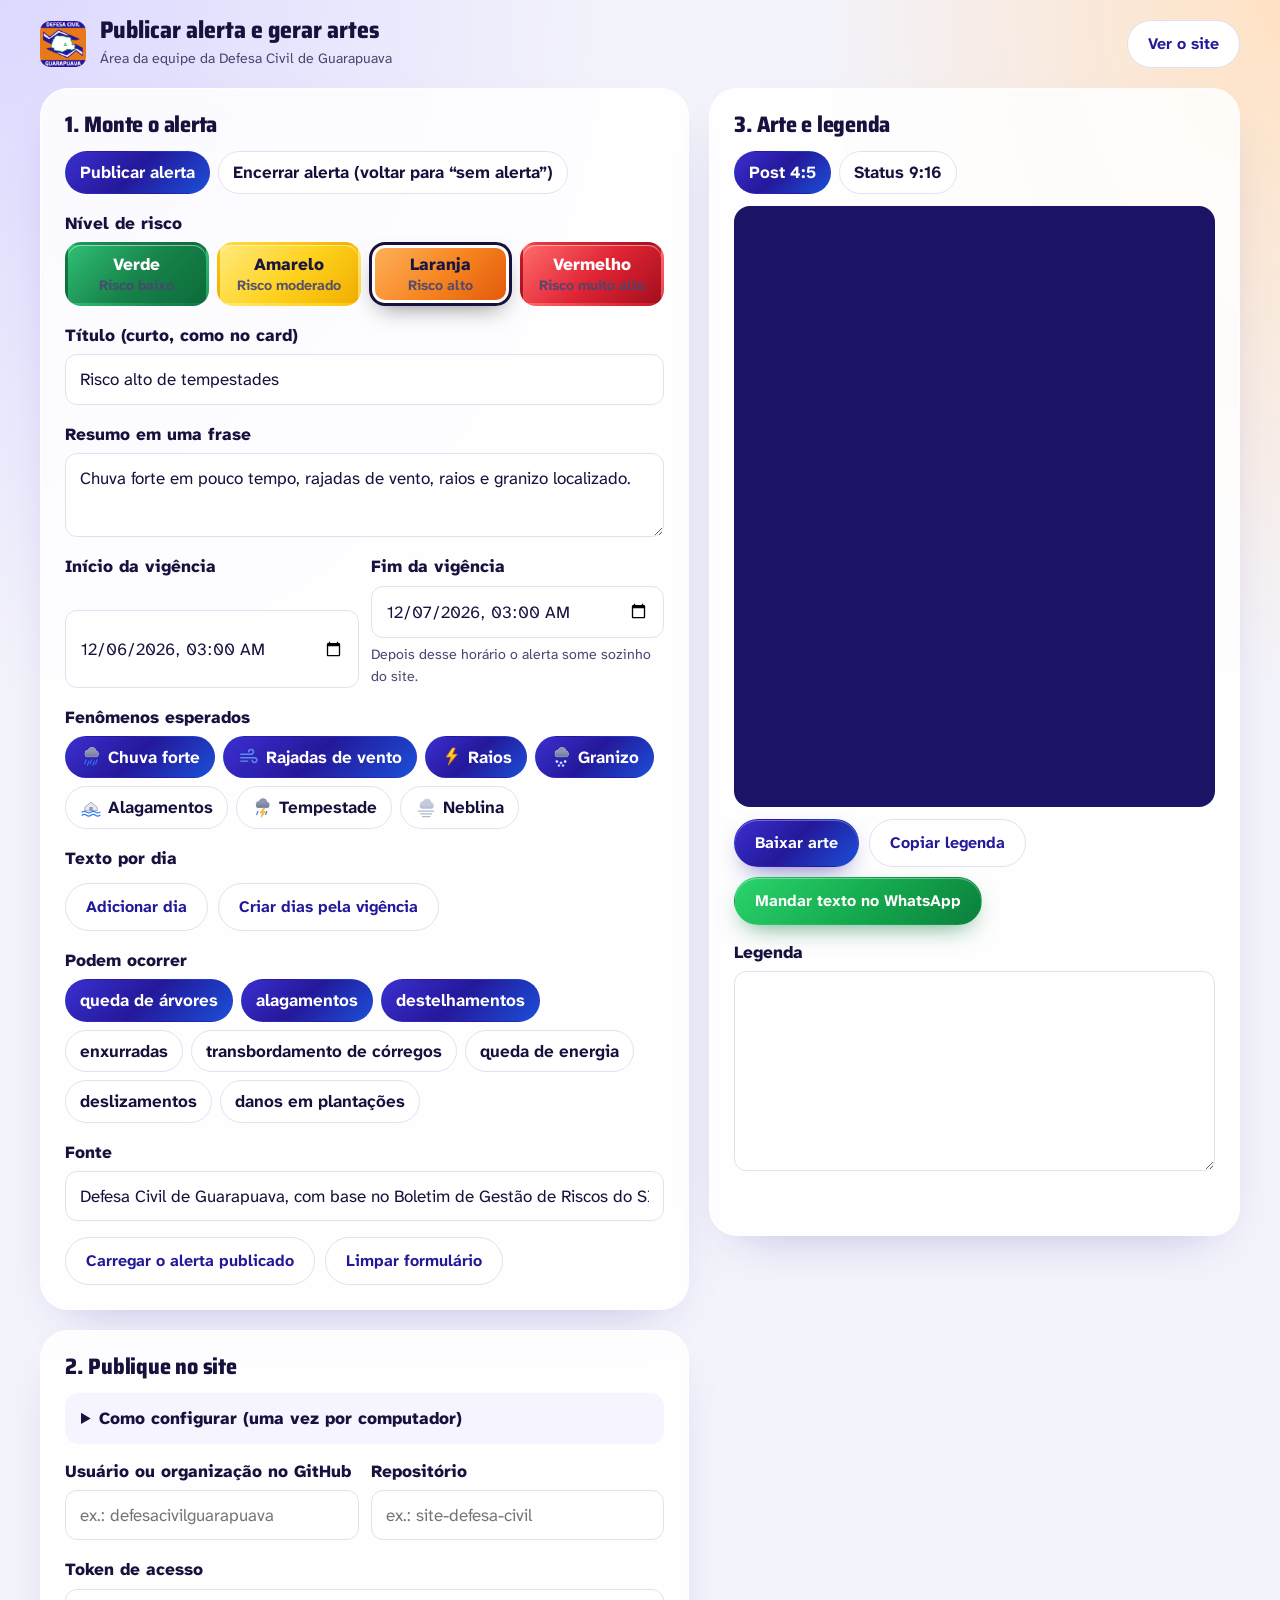
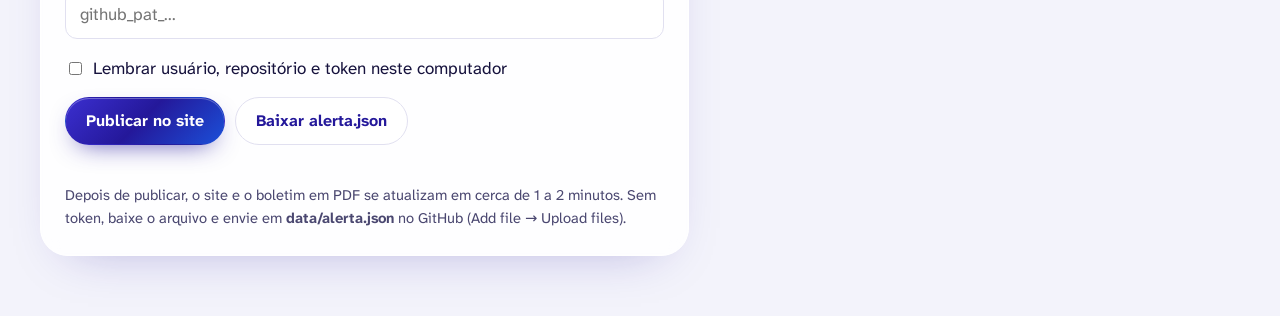
==== gerenciar.html @ 011ea066 "Add files via upload" ====
<!doctype html>
<html lang="pt-BR">
<head>
  <meta charset="utf-8">
  <meta name="viewport" content="width=device-width, initial-scale=1">
  <title>Publicar alerta e gerar artes — Defesa Civil de Guarapuava</title>
  <meta name="robots" content="noindex">
  <link rel="icon" href="assets/img/favicon-32.png" sizes="32x32">
  <link rel="stylesheet" href="assets/css/site.css">
  <style>
    body { background: radial-gradient(80% 60% at 0% 0%, #DCD8FF, transparent 60%), radial-gradient(60% 60% at 100% 0%, #FFE2C4, transparent 60%), var(--superficie); }
    .g-topo { display: flex; align-items: center; gap: 14px; padding: 18px var(--margem); }
    .g-topo img { width: 46px; height: 46px; border-radius: 10px; }
    .g-topo h1 { font-size: 1.5rem; font-weight: 800; font-stretch: 87.5%; }
    .g-topo small { color: var(--tinta-2); }
    .g-topo a { margin-left: auto; }
    .g-grid { display: grid; grid-template-columns: minmax(0, 1.1fr) minmax(0, .9fr); gap: 20px; padding: 0 var(--margem) 60px; max-width: 1400px; margin: 0 auto; align-items: start; }
    .bloco { background: rgba(255,255,255,.85); border: 1px solid #fff; border-radius: var(--r-g); padding: 24px; box-shadow: 0 20px 50px -30px rgba(36,24,154,.35); backdrop-filter: blur(10px); -webkit-backdrop-filter: blur(10px); }
    .bloco + .bloco { margin-top: 20px; }
    .bloco h2 { font-size: 1.4rem; margin-bottom: 14px; }
    .campo { display: grid; gap: 6px; margin-bottom: 16px; }
    fieldset.campo { border: 0; padding: 0; margin: 0 0 16px; min-width: 0; }
    fieldset.campo legend { padding: 0; margin-bottom: 6px; }
    .niveis small { color: inherit; font-weight: 700; opacity: .92; }
    .campo > label, .campo legend { font-weight: 800; }
    .campo small { color: var(--tinta-2); }
    input[type=text], input[type=password], input[type=datetime-local], textarea, select { font: inherit; padding: 11px 14px; border-radius: 12px; border: 1.5px solid var(--linha); background: #fff; width: 100%; color: var(--tinta); }
    textarea { min-height: 84px; resize: vertical; }
    .duas { display: grid; grid-template-columns: 1fr 1fr; gap: 12px; }
    .niveis { display: grid; grid-template-columns: repeat(4, 1fr); gap: 8px; border: 0; padding: 0; margin: 0; }
    .niveis label { position: relative; }
    .niveis input { position: absolute; opacity: 0; }
    .niveis span { display: grid; place-items: center; text-align: center; min-height: 64px; padding: 8px; border-radius: 16px; font-weight: 800; line-height: 1.15; cursor: pointer; border: 3px solid transparent; box-shadow: inset 0 1px 0 rgba(255,255,255,.5); }
    .niveis input:checked + span { border-color: var(--tinta); box-shadow: 0 0 0 3px #fff inset, 0 10px 24px -10px rgba(0,0,0,.5); }
    .niveis input:focus-visible + span { outline: 3px solid #FFC93C; outline-offset: 2px; }
    .chips { display: flex; flex-wrap: wrap; gap: 8px; border: 0; padding: 0; margin: 0; }
    .chips label { position: relative; }
    .chips input { position: absolute; opacity: 0; }
    .chips span { display: inline-flex; gap: 6px; align-items: center; padding: 7px 14px; border-radius: 999px; border: 1.5px solid var(--linha); background: #fff; font-weight: 700; cursor: pointer; }
    .chips input:checked + span { background: var(--grad-marca); color: #fff; border-color: transparent; }
    .chips input:focus-visible + span { outline: 3px solid #FFC93C; outline-offset: 2px; }
    .dia-item { border: 1.5px solid var(--linha); border-radius: 16px; padding: 14px; display: grid; gap: 8px; margin-bottom: 10px; background: #fff; }
    .dia-item .linha { display: grid; grid-template-columns: 1fr 180px auto; gap: 8px; }
    .acoes-linha { display: flex; flex-wrap: wrap; gap: 10px; }
    .msg { font-weight: 700; margin: 10px 0 0; min-height: 1.4em; }
    .msg.ok { color: #0B7F3B; } .msg.erro { color: #B3121F; }
    .previa { position: sticky; top: 16px; }
    .previa canvas { width: 100%; height: auto; max-height: 70vh; object-fit: contain; border-radius: 16px; background: #1B1466; }
    .situacao-escolha { display: flex; gap: 8px; flex-wrap: wrap; border: 0; padding: 0; margin: 0 0 16px; }
    details.ajuda { background: #F6F5FF; border-radius: 14px; padding: 12px 16px; margin-bottom: 14px; }
    details.ajuda summary { font-weight: 800; cursor: pointer; }
    details.ajuda ol { margin: 8px 0 0; padding-left: 20px; display: grid; gap: 4px; }
    .desativado { opacity: .45; pointer-events: none; }
    @media (max-width: 980px) { .g-grid { grid-template-columns: 1fr; } .previa { position: static; } }
    @media (max-width: 560px) { .niveis { grid-template-columns: 1fr 1fr; } .duas { grid-template-columns: 1fr; } .dia-item .linha { grid-template-columns: 1fr; } }
  </style>
</head>
<body>
  <header class="g-topo">
    <img src="assets/img/defesa-civil-guarapuava.png" alt="">
    <div><h1>Publicar alerta e gerar artes</h1><small>Área da equipe da Defesa Civil de Guarapuava</small></div>
    <a class="btn btn-claro" href="./">Ver o site</a>
  </header>

  <div class="g-grid">
    <div>
      <form class="bloco" id="form-alerta" autocomplete="off">
        <h2>1. Monte o alerta</h2>
        <fieldset class="situacao-escolha chips" id="situacao">
          <label><input type="radio" name="ativo" value="sim" checked><span>Publicar alerta</span></label>
          <label><input type="radio" name="ativo" value="nao"><span>Encerrar alerta (voltar para “sem alerta”)</span></label>
        </fieldset>

        <div id="campos-alerta">
          <fieldset class="campo">
            <legend>Nível de risco</legend>
            <div class="niveis" id="niveis"></div>
          </fieldset>
          <div class="campo">
            <label for="f-titulo">Título (curto, como no card)</label>
            <input type="text" id="f-titulo" list="sug-titulos" maxlength="60" placeholder="Ex.: Risco alto de tempestades" required>
            <datalist id="sug-titulos">
              <option value="Risco alto de tempestades"><option value="Risco muito alto de tempestades severas"><option value="Risco moderado de temporais">
              <option value="Risco de chuva forte"><option value="Risco de vendaval"><option value="Risco de granizo"><option value="Chuva volumosa em 24 horas">
            </datalist>
          </div>
          <div class="campo">
            <label for="f-resumo">Resumo em uma frase</label>
            <textarea id="f-resumo" maxlength="220" placeholder="Ex.: Chuva forte em pouco tempo, rajadas de vento, raios e granizo localizado."></textarea>
          </div>
          <div class="duas">
            <div class="campo"><label for="f-inicio">Início da vigência</label><input type="datetime-local" id="f-inicio" required></div>
            <div class="campo"><label for="f-fim">Fim da vigência</label><input type="datetime-local" id="f-fim" required><small>Depois desse horário o alerta some sozinho do site.</small></div>
          </div>
          <fieldset class="campo">
            <legend>Fenômenos esperados</legend>
            <div class="chips" id="fenomenos"></div>
          </fieldset>
          <div class="campo">
            <span style="font-weight:800">Texto por dia</span>
            <div id="dias"></div>
            <div class="acoes-linha">
              <button class="btn btn-claro" type="button" id="add-dia">Adicionar dia</button>
              <button class="btn btn-claro" type="button" id="auto-dias">Criar dias pela vigência</button>
            </div>
          </div>
          <fieldset class="campo">
            <legend>Podem ocorrer</legend>
            <div class="chips" id="impactos"></div>
          </fieldset>
          <div class="campo">
            <label for="f-fonte">Fonte</label>
            <input type="text" id="f-fonte" value="Defesa Civil de Guarapuava, com base no Boletim de Gestão de Riscos do SIMEPAR">
          </div>
        </div>
        <div class="acoes-linha">
          <button class="btn btn-claro" type="button" id="carregar">Carregar o alerta publicado</button>
          <button class="btn btn-claro" type="button" id="limpar">Limpar formulário</button>
        </div>
      </form>

      <section class="bloco" aria-labelledby="t-publicar">
        <h2 id="t-publicar">2. Publique no site</h2>
        <details class="ajuda">
          <summary>Como configurar (uma vez por computador)</summary>
          <ol>
            <li>No GitHub, abra <b>Settings → Developer settings → Personal access tokens → Fine-grained tokens</b>.</li>
            <li>Crie um token só para este repositório, com permissão <b>Contents: Read and write</b>.</li>
            <li>Cole o token abaixo. Marque “lembrar” só em computador de uso da equipe.</li>
          </ol>
        </details>
        <div class="duas">
          <div class="campo"><label for="g-usuario">Usuário ou organização no GitHub</label><input type="text" id="g-usuario" placeholder="ex.: defesacivilguarapuava"></div>
          <div class="campo"><label for="g-repo">Repositório</label><input type="text" id="g-repo" placeholder="ex.: site-defesa-civil"></div>
        </div>
        <div class="campo"><label for="g-token">Token de acesso</label><input type="password" id="g-token" placeholder="github_pat_..."></div>
        <label style="display:flex;gap:8px;align-items:center;margin-bottom:16px"><input type="checkbox" id="g-lembrar"> Lembrar usuário, repositório e token neste computador</label>
        <div class="acoes-linha">
          <button class="btn btn-marca" type="button" id="publicar">Publicar no site</button>
          <button class="btn btn-claro" type="button" id="baixar-json">Baixar alerta.json</button>
        </div>
        <p class="msg" id="msg-publicar" role="status"></p>
        <p style="color:var(--tinta-2);font-size:.92rem;margin:6px 0 0">Depois de publicar, o site e o boletim em PDF se atualizam em cerca de 1 a 2 minutos. Sem token, baixe o arquivo e envie em <b>data/alerta.json</b> no GitHub (Add file → Upload files).</p>
      </section>
    </div>

    <aside class="bloco previa" aria-labelledby="t-previa">
      <h2 id="t-previa">3. Arte e legenda</h2>
      <fieldset class="chips" id="formato" style="margin-bottom:12px">
        <label><input type="radio" name="formato" value="feed" checked><span>Post 4:5</span></label>
        <label><input type="radio" name="formato" value="status"><span>Status 9:16</span></label>
      </fieldset>
      <canvas id="arte" width="1080" height="1350" aria-label="Prévia da arte do alerta"></canvas>
      <div class="acoes-linha" style="margin-top:12px">
        <button class="btn btn-marca" type="button" id="baixar-arte">Baixar arte</button>
        <button class="btn btn-claro" type="button" id="copiar-legenda">Copiar legenda</button>
        <button class="btn btn-whats" type="button" id="whats-legenda">Mandar texto no WhatsApp</button>
      </div>
      <div class="campo" style="margin-top:14px"><label for="legenda">Legenda</label><textarea id="legenda" style="min-height:200px;font-size:.9rem"></textarea></div>
      <p class="msg" id="msg-arte" role="status"></p>
    </aside>
  </div>
  <script type="module" src="assets/js/gerenciar.js"></script>
</body>
</html>
---- assets/css/site.css ----
/* =====================================================================================
   Defesa Civil de Guarapuava — Monitor do tempo e alertas
   Identidade: anil e laranja da Defesa Civil · degradês · vidro (glass) sobre o céu animado
   ===================================================================================== */

@font-face { font-family: 'Saira DC'; src: url('../fonts/saira-var.woff2') format('woff2'); font-weight: 100 900; font-stretch: 50% 125%; font-display: swap; }
@font-face { font-family: 'Saira Cond'; src: url('../fonts/saira-var.woff2') format('woff2'); font-weight: 100 900; font-stretch: 75% 75%; font-display: swap; }
@font-face { font-family: 'Saira SemiCond'; src: url('../fonts/saira-var.woff2') format('woff2'); font-weight: 100 900; font-stretch: 87.5% 87.5%; font-display: swap; }
@font-face { font-family: 'Atkinson DC'; src: url('../fonts/atkinson-next-var.woff2') format('woff2'); font-weight: 200 800; font-style: normal; font-display: swap; }
@font-face { font-family: 'Atkinson DC'; src: url('../fonts/atkinson-next-var-italic.woff2') format('woff2'); font-weight: 200 800; font-style: italic; font-display: swap; }

:root {
  --anil: #24189A;
  --anil-2: #3B2FD0;
  --anil-esc: #120B54;
  --anil-noite: #0B0838;
  --azul: #1B5FE0;
  --laranja: #F08A1C;
  --tinta: #16123D;
  --tinta-2: #4A4770;
  --superficie: #F3F3FB;
  --linha: #E1E0F0;
  --branco: #FFFFFF;
  --chuva: #2F78F0;

  --grad-marca: linear-gradient(135deg, #3B2FD0 0%, #24189A 48%, #1B4FD8 100%);
  --grad-laranja: linear-gradient(135deg, #FFB25C 0%, #F68521 50%, #E2570A 100%);
  --grad-whats: linear-gradient(135deg, #2BD46B 0%, #14A84E 55%, #0B7F3B 100%);
  --grad-oceano: linear-gradient(160deg, #050B33 0%, #0A2160 45%, #0A4D7A 100%);

  --vidro: rgba(255, 255, 255, 0.14);
  --vidro-forte: rgba(255, 255, 255, 0.22);
  --vidro-borda: rgba(255, 255, 255, 0.32);
  --vidro-brilho: inset 0 1px 0 rgba(255, 255, 255, 0.45), inset 0 -1px 0 rgba(255, 255, 255, 0.08);
  --vidro-sombra: 0 18px 50px -18px rgba(8, 6, 50, 0.45);
  --desfoque: blur(18px) saturate(150%);

  --fonte-display: 'Saira DC', 'Saira', system-ui, sans-serif;
  --fonte-texto: 'Atkinson DC', 'Atkinson Hyperlegible', system-ui, -apple-system, 'Segoe UI', sans-serif;

  --r-g: 28px;
  --r-m: 20px;
  --r-p: 14px;
  --largura: 1200px;
  --margem: clamp(16px, 4vw, 40px);
}

*, *::before, *::after { box-sizing: border-box; }
[hidden] { display: none !important; }
html { scroll-behavior: smooth; -webkit-text-size-adjust: 100%; }
body {
  margin: 0;
  font-family: var(--fonte-texto);
  font-size: 17px;
  line-height: 1.55;
  color: var(--tinta);
  background: var(--superficie);
  -webkit-font-smoothing: antialiased;
}
img, svg, canvas { display: block; max-width: 100%; }
a { color: inherit; }
button { font: inherit; color: inherit; }
h1, h2, h3 { font-family: var(--fonte-display); line-height: 1.08; margin: 0; text-wrap: balance; }
h2 { font-size: clamp(1.9rem, 1.2rem + 2.4vw, 3rem); font-weight: 800; font-stretch: 87.5%; letter-spacing: -0.01em; }
h3 { font-size: 1.32rem; font-weight: 700; font-stretch: 92%; }
p { margin: 0 0 0.9em; max-width: 68ch; }
:focus-visible { outline: 3px solid #FFC93C; outline-offset: 3px; border-radius: 6px; }

.container { width: min(100% - 2 * var(--margem), var(--largura)); margin-inline: auto; }
.pular { position: absolute; left: -999px; top: 8px; z-index: 100; background: #fff; color: var(--anil); padding: 10px 16px; border-radius: 10px; font-weight: 700; }
.pular:focus { left: 8px; }
.sr { position: absolute !important; width: 1px; height: 1px; overflow: hidden; clip: rect(0 0 0 0); white-space: nowrap; }

/* ---------------------------------------------------------------- vidro (glass) */
.vidro {
  background: var(--vidro);
  border: 1px solid var(--vidro-borda);
  box-shadow: var(--vidro-brilho), var(--vidro-sombra);
  -webkit-backdrop-filter: var(--desfoque);
  backdrop-filter: var(--desfoque);
}
/* sobre o céu, o vidro leva uma leve camada anil para o texto branco não sumir sobre nuvens claras */
.ceu .vidro, .topo.vidro:not(.sobre-claro) { background: linear-gradient(135deg, rgba(255, 255, 255, .2), rgba(255, 255, 255, .05)), rgba(16, 20, 78, .24); }
@supports not ((backdrop-filter: blur(1px)) or (-webkit-backdrop-filter: blur(1px))) {
  .vidro { background: rgba(20, 16, 70, 0.55); }
}

/* ---------------------------------------------------------------- botões */
.btn {
  display: inline-flex; align-items: center; gap: 10px; justify-content: center;
  min-height: 48px; padding: 10px 20px; border-radius: 999px; border: 1px solid transparent;
  font-weight: 700; font-size: 1rem; text-decoration: none; cursor: pointer; line-height: 1.15;
  transition: transform .15s ease, box-shadow .2s ease, background-color .2s ease;
}
.btn:active { transform: translateY(1px) scale(.99); }
.btn svg { width: 22px; height: 22px; flex: none; }
.btn-vidro { background: var(--vidro-forte); border-color: var(--vidro-borda); color: #fff; box-shadow: var(--vidro-brilho); -webkit-backdrop-filter: var(--desfoque); backdrop-filter: var(--desfoque); }
.btn-vidro:hover { background: rgba(255, 255, 255, .3); }
.btn-whats { background: var(--grad-whats); color: #fff; box-shadow: 0 10px 26px -10px rgba(10, 120, 60, .7), inset 0 1px 0 rgba(255, 255, 255, .35); }
.btn-whats:hover { box-shadow: 0 14px 30px -10px rgba(10, 120, 60, .85), inset 0 1px 0 rgba(255, 255, 255, .35); }
.btn-marca { background: var(--grad-marca); color: #fff; box-shadow: 0 10px 26px -12px rgba(36, 24, 154, .8), inset 0 1px 0 rgba(255, 255, 255, .3); }
.btn-claro { background: #fff; color: var(--anil); border-color: var(--linha); }
.btn-claro:hover { border-color: var(--anil-2); }
.link-seta { font-weight: 700; color: inherit; text-underline-offset: 4px; }

/* ---------------------------------------------------------------- topo */
.topo {
  position: sticky; top: 10px; z-index: 50;
  width: min(100% - 2 * var(--margem) + 16px, var(--largura) + 16px); margin: 10px auto 0;
  display: flex; align-items: center; gap: 18px; padding: 8px 8px 8px 12px; border-radius: 999px; color: #fff;
  transition: background-color .3s ease, color .3s ease;
}
.topo.sobre-claro { background: rgba(255, 255, 255, .72); color: var(--tinta); border-color: rgba(255, 255, 255, .9); box-shadow: 0 10px 30px -16px rgba(20, 16, 70, .35); }
.marca { display: flex; align-items: center; gap: 10px; text-decoration: none; margin-right: auto; }
.marca img { width: 42px; height: 42px; border-radius: 10px; box-shadow: 0 4px 12px rgba(0, 0, 0, .2); }
.marca strong { display: block; font-family: var(--fonte-display); font-weight: 800; font-stretch: 87.5%; font-size: 1.12rem; line-height: 1; }
.marca small { display: block; font-size: .8rem; opacity: .85; margin-top: 3px; }
.menu { display: flex; gap: 2px; }
.menu a { text-decoration: none; padding: 9px 14px; border-radius: 999px; font-weight: 700; font-size: .95rem; }
.menu a:hover { background: rgba(255, 255, 255, .18); }
.topo.sobre-claro .menu a:hover { background: rgba(36, 24, 154, .08); }
.topo .btn { min-height: 42px; padding: 8px 16px; font-size: .95rem; }
@media (max-width: 960px) { .menu { display: none; } }
@media (max-width: 520px) { .topo .btn-whats span { display: none; } .topo .btn-whats { padding: 8px 12px; } }

/* ---------------------------------------------------------------- aviso de simulação / dados */
.faixa-info { position: relative; z-index: 2; justify-self: start; margin: 4px 0 0; display: flex; gap: 10px; align-items: center; padding: 10px 16px; border-radius: var(--r-p); color: #fff; font-weight: 700; font-size: .95rem; }
.faixa-info.simulacao { background: repeating-linear-gradient(-45deg, #2B1A00 0 12px, #4A2E00 12px 24px); border: 2px solid #FFC93C; }

/* ---------------------------------------------------------------- céu (hero) */
.ceu { position: relative; color: #fff; margin-top: -72px; padding-top: 92px; padding-bottom: 72px; isolation: isolate; overflow: hidden; }
.ceu canvas#ceu { position: absolute; inset: 0; width: 100%; height: 100%; z-index: -2; }
.ceu::after { content: ''; position: absolute; inset: auto 0 0 0; height: 140px; z-index: -1; background: linear-gradient(to bottom, rgba(243, 243, 251, 0), var(--superficie)); }
.ceu-conteudo { display: grid; grid-template-columns: minmax(0, 1fr); gap: 22px; }
.ceu-conteudo > * { min-width: 0; }

/* ---------------------------------------------------------------- faixa de alerta */
.alerta { position: relative; border-radius: var(--r-g); overflow: hidden; color: var(--alerta-texto, #fff); background: var(--alerta-grad); border: 1px solid rgba(255, 255, 255, .45); box-shadow: inset 0 1px 0 rgba(255, 255, 255, .6), 0 30px 70px -28px var(--alerta-sombra, rgba(0, 0, 0, .5)); }
.alerta::before { content: ''; position: absolute; inset: 0; pointer-events: none; background: linear-gradient(115deg, rgba(255, 255, 255, .38) 0%, rgba(255, 255, 255, .06) 32%, rgba(255, 255, 255, 0) 55%), radial-gradient(120% 90% at 100% 0%, rgba(255, 255, 255, .22), transparent 55%); }
.alerta::after { content: ''; position: absolute; inset: 0; pointer-events: none; opacity: .14; background-image: repeating-linear-gradient(115deg, rgba(255, 255, 255, .9) 0 2px, transparent 2px 22px); mask-image: linear-gradient(to left, #000, transparent 60%); -webkit-mask-image: linear-gradient(to left, #000, transparent 60%); }
.alerta-corpo { position: relative; z-index: 1; display: grid; grid-template-columns: minmax(0, 1.35fr) minmax(0, 1fr); gap: clamp(20px, 3vw, 40px); padding: clamp(22px, 3.4vw, 40px); }
.alerta-selo { display: inline-flex; align-items: center; gap: 10px; padding: 7px 14px 7px 8px; border-radius: 999px; background: rgba(255, 255, 255, .26); border: 1px solid rgba(255, 255, 255, .5); font-weight: 800; font-size: .92rem; box-shadow: var(--vidro-brilho); -webkit-backdrop-filter: blur(10px); backdrop-filter: blur(10px); }
.alerta[data-texto-escuro] .alerta-selo { background: rgba(255, 255, 255, .42); }
.alerta-selo .ponto { width: 22px; height: 22px; border-radius: 50%; background: var(--alerta-texto); display: grid; place-items: center; }
.alerta-selo .ponto::after { content: '!'; color: var(--alerta-ponto, #fff); font-weight: 900; font-size: .9rem; font-family: var(--fonte-display); }
.alerta h1 { font-size: clamp(2.3rem, 1.2rem + 4.6vw, 4.6rem); font-weight: 900; font-stretch: 75%; text-transform: uppercase; letter-spacing: .005em; line-height: .94; margin: 16px 0 14px; }
.alerta .resumo { font-size: 1.12rem; font-weight: 500; max-width: 46ch; }
.alerta .origem { font-size: .86rem; opacity: .85; margin: 14px 0 0; }
.alerta-acoes { display: flex; flex-wrap: wrap; gap: 10px; margin-top: 18px; }
.alerta .btn-alerta { background: var(--alerta-texto); color: var(--alerta-ponto); }
.alerta .btn-alerta-2 { background: rgba(255, 255, 255, .24); border-color: rgba(255, 255, 255, .55); color: inherit; -webkit-backdrop-filter: blur(10px); backdrop-filter: blur(10px); }
.fenomenos { display: flex; flex-wrap: wrap; gap: 8px; list-style: none; padding: 0; margin: 18px 0 0; }
.fenomenos li { display: flex; align-items: center; gap: 8px; padding: 5px 12px 5px 6px; border-radius: 999px; background: rgba(255, 255, 255, .78); color: var(--tinta); font-weight: 700; font-size: .9rem; }
.fenomenos img { width: 28px; height: 28px; }

.vigencia { align-self: start; border-radius: var(--r-m); padding: 20px; background: rgba(255, 255, 255, .22); border: 1px solid rgba(255, 255, 255, .5); box-shadow: var(--vidro-brilho); -webkit-backdrop-filter: blur(14px); backdrop-filter: blur(14px); }
.alerta[data-texto-escuro] .vigencia { background: rgba(255, 255, 255, .38); }
.vigencia h2 { font-size: 1rem; font-weight: 800; font-stretch: 100%; text-transform: none; letter-spacing: 0; margin-bottom: 4px; }
.vigencia .periodo { font-family: var(--fonte-display); font-weight: 700; font-stretch: 87.5%; font-size: 1.35rem; line-height: 1.15; margin: 0 0 4px; }
.vigencia .falta { font-weight: 700; margin: 0 0 16px; }
.regua { position: relative; height: 54px; margin-top: 6px; }
.regua .trilho { position: absolute; left: 0; right: 0; top: 14px; height: 12px; border-radius: 999px; background: rgba(255, 255, 255, .35); overflow: hidden; }
.regua .passado { position: absolute; left: 0; top: 0; bottom: 0; background: var(--alerta-texto); opacity: .75; border-radius: 999px; }
.regua .agulha { position: absolute; top: 4px; width: 4px; height: 32px; margin-left: -2px; border-radius: 4px; background: var(--alerta-texto); box-shadow: 0 0 0 3px rgba(255, 255, 255, .55); }
.regua .agulha span { position: absolute; top: -24px; left: 50%; transform: translateX(-50%); font-size: .72rem; font-weight: 800; white-space: nowrap; background: var(--alerta-texto); color: var(--alerta-ponto); padding: 1px 7px; border-radius: 6px; }
.regua .marca-dia { position: absolute; top: 30px; font-size: .74rem; font-weight: 700; transform: translateX(-50%); white-space: nowrap; opacity: .9; }
.regua .marca-dia::before { content: ''; position: absolute; left: 50%; top: -18px; width: 1px; height: 14px; background: currentColor; opacity: .5; }
.regua .ponta { position: absolute; top: 30px; font-size: .74rem; font-weight: 700; opacity: .9; }
.regua .ponta.ini { left: 0; } .regua .ponta.fim { right: 0; }

.alerta-dias { position: relative; z-index: 1; display: grid; grid-template-columns: repeat(auto-fit, minmax(260px, 1fr)); gap: 14px; padding: 0 clamp(22px, 3.4vw, 40px) clamp(22px, 3.4vw, 40px); }
.alerta-dias[hidden] { display: none; }
.alerta-dia { background: rgba(255, 255, 255, .9); color: var(--tinta); border-radius: var(--r-m); padding: 18px 20px; }
.alerta-dia h3 { font-size: 1.15rem; display: flex; gap: 10px; align-items: center; justify-content: space-between; }
.alerta-dia h3 small { font-family: var(--fonte-texto); font-size: .78rem; font-weight: 800; padding: 3px 10px; border-radius: 999px; color: var(--chip-texto); background: var(--chip-grad); }
.alerta-dia p { margin: 8px 0 0; }
.alerta-dia ul { margin: 8px 0 0; padding-left: 20px; }

@media (max-width: 860px) { .alerta-corpo { grid-template-columns: 1fr; } }
@media (prefers-reduced-motion: no-preference) {
  .alerta[data-nivel="muito-alto"] { animation: pulsar 2.8s ease-in-out infinite; }
  @keyframes pulsar { 50% { box-shadow: inset 0 1px 0 rgba(255, 255, 255, .6), 0 30px 90px -18px rgba(225, 30, 45, .85); } }
}

/* sem alerta */
.status-ok { display: flex; align-items: center; gap: 14px; flex-wrap: wrap; padding: 14px 20px; border-radius: 999px; }
.status-ok .bolinha { width: 14px; height: 14px; border-radius: 50%; background: #3BE08A; box-shadow: 0 0 0 5px rgba(59, 224, 138, .25); flex: none; }
.status-ok strong { font-family: var(--fonte-display); font-weight: 700; font-stretch: 92%; font-size: 1.15rem; }
.status-ok span { opacity: .9; }
.status-ok a { margin-left: auto; }

/* ---------------------------------------------------------------- agora */
.agora { display: grid; grid-template-columns: minmax(0, 1.1fr) minmax(0, 1fr); gap: clamp(18px, 3vw, 36px); align-items: end; }
.agora-local { font-weight: 700; margin: 0; display: flex; gap: 8px; align-items: center; flex-wrap: wrap; text-shadow: 0 1px 12px rgba(0, 0, 0, .25); }
.agora-local .fonte { font-weight: 500; opacity: .85; font-size: .9rem; }
.temp-linha { display: flex; align-items: center; gap: clamp(8px, 2vw, 22px); margin: 4px 0 0; }
.temp-linha img { width: clamp(92px, 14vw, 150px); height: auto; filter: drop-shadow(0 12px 24px rgba(0, 0, 0, .25)); }
.temp { font-family: var(--fonte-display); font-weight: 200; font-stretch: 100%; font-size: clamp(6rem, 3rem + 10vw, 11rem); line-height: .82; letter-spacing: -0.04em; text-shadow: 0 10px 40px rgba(0, 0, 0, .18); }
.cond { font-family: var(--fonte-display); font-weight: 700; font-stretch: 87.5%; font-size: clamp(1.6rem, 1.1rem + 1.6vw, 2.3rem); margin: 6px 0 4px; text-shadow: 0 2px 16px rgba(0, 0, 0, .25); }
.hoje-resumo { font-size: 1.08rem; margin: 0 0 18px; text-shadow: 0 1px 10px rgba(0, 0, 0, .25); }
.hoje-resumo b { font-weight: 800; }
.agora-acoes { display: flex; flex-wrap: wrap; gap: 10px; align-items: center; }
.agora-acoes .link-seta { color: #fff; padding: 10px 6px; }

.agora-dados { margin: 0; display: grid; grid-template-columns: repeat(3, minmax(0, 1fr)); border-radius: var(--r-g); overflow: hidden; }
.agora-dados div { padding: 16px 18px; border-right: 1px solid rgba(255, 255, 255, .16); border-bottom: 1px solid rgba(255, 255, 255, .16); }
.agora-dados div:nth-child(3n) { border-right: 0; }
.agora-dados div:nth-last-child(-n+3) { border-bottom: 0; }
.agora-dados dt { font-size: .86rem; opacity: .85; }
.agora-dados dd { margin: 2px 0 0; font-family: var(--fonte-display); font-weight: 600; font-stretch: 92%; font-size: 1.5rem; line-height: 1.1; }
.agora-dados dd small { font-family: var(--fonte-texto); font-size: .8rem; font-weight: 700; opacity: .85; }
@media (max-width: 860px) { .agora { grid-template-columns: 1fr; } }
@media (max-width: 480px) { .agora-dados { grid-template-columns: repeat(2, minmax(0, 1fr)); } .agora-dados div:nth-child(3n) { border-right: 1px solid rgba(255, 255, 255, .16); } .agora-dados div:nth-child(2n) { border-right: 0; } .agora-dados div:nth-last-child(-n+3) { border-bottom: 1px solid rgba(255, 255, 255, .16); } .agora-dados div:nth-last-child(-n+2) { border-bottom: 0; } }

/* ---------------------------------------------------------------- próximas horas */
.horas { border-radius: var(--r-g); padding: 16px 0 6px; }
.horas-topo { display: flex; justify-content: space-between; align-items: baseline; gap: 10px; padding: 0 20px 6px; }
.horas-topo h2 { font-size: 1.15rem; font-weight: 700; font-stretch: 100%; }
.horas-topo small { opacity: .85; }
.horas ol { list-style: none; margin: 0; padding: 4px 12px 12px; display: grid; grid-auto-flow: column; grid-auto-columns: 78px; gap: 4px; overflow-x: auto; scroll-snap-type: x proximity; scrollbar-width: thin; scrollbar-color: rgba(255, 255, 255, .4) transparent; }
.horas li { scroll-snap-align: start; display: grid; justify-items: center; gap: 2px; padding: 10px 4px; border-radius: 16px; text-align: center; }
.horas li.agora-h { background: rgba(255, 255, 255, .22); border: 1px solid rgba(255, 255, 255, .45); box-shadow: var(--vidro-brilho); }
.horas li.virada { position: relative; }
.horas li.virada::before { content: attr(data-dia); position: absolute; top: -2px; left: -4px; font-size: .7rem; font-weight: 800; opacity: .9; }
.horas .h { font-weight: 700; font-size: .92rem; }
.horas img { width: 40px; height: 40px; }
.horas .t { font-family: var(--fonte-display); font-weight: 700; font-size: 1.3rem; line-height: 1; }
.horas .c { font-size: .8rem; font-weight: 700; color: #CFE2FF; min-height: 1.2em; }
.horas .c.forte { color: #fff; background: rgba(47, 120, 240, .65); padding: 0 6px; border-radius: 6px; }

/* ---------------------------------------------------------------- próximos dias */
.secao-ceu-titulo { display: flex; align-items: end; justify-content: space-between; gap: 16px; flex-wrap: wrap; margin-top: 18px; }
.secao-ceu-titulo h2 { text-shadow: 0 2px 20px rgba(0, 0, 0, .2); }
.secao-ceu-titulo p { margin: 0; opacity: .9; }
.dias { list-style: none; margin: 0; padding: 0; display: grid; grid-template-columns: repeat(7, minmax(0, 1fr)); gap: 10px; }
.dia { border-radius: var(--r-m); padding: 16px 12px 14px; text-align: center; display: grid; gap: 6px; justify-items: center; align-content: start; }
.dia.hoje { background: rgba(255, 255, 255, .26); }
.dia .nome { font-family: var(--fonte-display); font-weight: 800; font-stretch: 87.5%; font-size: 1.15rem; line-height: 1; }
.dia .data { font-size: .82rem; opacity: .85; }
.dia img { width: 58px; height: 58px; }
.dia .desc { font-size: .82rem; line-height: 1.25; min-height: 2.5em; opacity: .95; }
.dia .faixa-t { width: 100%; display: grid; grid-template-columns: auto 1fr auto; gap: 6px; align-items: center; font-family: var(--fonte-display); font-weight: 700; }
.dia .faixa-t .min { opacity: .75; }
.dia .barra-t { position: relative; height: 6px; border-radius: 999px; background: rgba(255, 255, 255, .22); }
.dia .barra-t i { position: absolute; top: 0; bottom: 0; border-radius: 999px; background: linear-gradient(90deg, #7FD3FF, #FFD25C 60%, #FF8A3D); }
.dia .chuva { display: inline-flex; gap: 4px; align-items: center; font-weight: 800; font-size: .88rem; color: #fff; padding: 3px 9px; border-radius: 999px; background: linear-gradient(135deg, rgba(80, 150, 255, .75), rgba(37, 99, 235, .75)); }
.dia .chuva.seca { background: rgba(255, 255, 255, .18); font-weight: 700; }
.dia .vento { font-size: .78rem; opacity: .9; }
@media (max-width: 1080px) { .dias { grid-template-columns: repeat(4, minmax(0, 1fr)); } }
@media (max-width: 640px) {
  .dias { grid-template-columns: 1fr; gap: 8px; }
  .dia { grid-template-columns: 74px 46px minmax(0, 1fr) auto; grid-template-areas: "nome img faixa chuva" "data img desc desc"; text-align: left; justify-items: start; align-items: center; padding: 12px 14px; gap: 2px 10px; }
  .dia .nome { grid-area: nome; }
  .dia .data { grid-area: data; }
  .dia img { grid-area: img; width: 44px; height: 44px; }
  .dia .faixa-t { grid-area: faixa; }
  .dia .chuva { grid-area: chuva; white-space: nowrap; font-size: .8rem; justify-self: end; }
  .dia .desc { grid-area: desc; min-height: 0; font-size: .8rem; opacity: .85; }
  .dia .vento { display: none; }
  body { padding-bottom: 0; }
  .rodape { padding-bottom: 120px; }
}

/* gráfico de chuva */
.grafico { margin: 0; border-radius: var(--r-g); padding: 20px 20px 12px; }
.grafico-topo { display: flex; justify-content: space-between; gap: 12px; align-items: baseline; flex-wrap: wrap; }
.grafico-topo h3 { font-size: 1.15rem; }
.grafico-topo p { margin: 0; font-size: .9rem; opacity: .9; }
.grafico svg { width: 100%; height: 190px; overflow: visible; margin-top: 8px; }
.grafico .eixo text { fill: rgba(255, 255, 255, .85); font-size: 12px; font-family: var(--fonte-texto); }
.grafico .grade line { stroke: rgba(255, 255, 255, .18); }
.grafico .barra { cursor: pointer; }
.grafico .barra:hover rect.b, .grafico .barra:focus rect.b { filter: brightness(1.25); }
.grafico .alvo { fill: transparent; }
.grafico .noite-faixa { fill: rgba(10, 8, 50, .18); }
.dica { position: fixed; z-index: 80; pointer-events: none; background: rgba(15, 12, 50, .92); color: #fff; padding: 8px 12px; border-radius: 10px; font-size: .88rem; line-height: 1.35; box-shadow: 0 10px 30px rgba(0, 0, 0, .3); -webkit-backdrop-filter: blur(8px); backdrop-filter: blur(8px); transform: translate(-50%, calc(-100% - 12px)); white-space: nowrap; }
.dica[hidden] { display: none; }

/* ---------------------------------------------------------------- seções claras */
.secao { padding: clamp(56px, 8vw, 104px) 0; }
.secao-cab { display: grid; gap: 10px; margin-bottom: clamp(24px, 4vw, 40px); }
.secao-cab p { color: var(--tinta-2); font-size: 1.1rem; margin: 0; }

/* documentos e fontes */
.docs { display: grid; grid-template-columns: repeat(3, minmax(0, 1fr)); gap: 16px; }
.doc { position: relative; display: grid; gap: 10px; align-content: start; padding: 24px; border-radius: var(--r-m); background: #fff; border: 1px solid var(--linha); text-decoration: none; transition: transform .2s ease, box-shadow .2s ease; }
.doc:hover { transform: translateY(-2px); box-shadow: 0 20px 40px -24px rgba(36, 24, 154, .45); }
.doc .ico { width: 52px; height: 52px; border-radius: 16px; display: grid; place-items: center; color: #fff; background: var(--grad-marca); box-shadow: inset 0 1px 0 rgba(255, 255, 255, .35); }
.doc .ico svg { width: 28px; height: 28px; }
.doc.simepar .ico { background: linear-gradient(135deg, #2BB3E8, #1376C8); }
.doc.pr .ico { background: var(--grad-laranja); }
.doc h3 { font-size: 1.25rem; }
.doc p { margin: 0; color: var(--tinta-2); }
.doc .acao { font-weight: 800; color: var(--anil); margin-top: 4px; }
.avisos-inmet { display: grid; gap: 12px; margin-bottom: 20px; }
.aviso { display: grid; grid-template-columns: 8px 1fr auto; gap: 18px; align-items: center; padding: 16px 20px 16px 0; border-radius: var(--r-m); background: #fff; border: 1px solid var(--linha); overflow: hidden; }
.aviso .cor { align-self: stretch; background: var(--chip-grad); }
.aviso h3 { font-size: 1.15rem; }
.aviso p { margin: 2px 0 0; color: var(--tinta-2); font-size: .95rem; }
.aviso .sev { font-weight: 800; font-size: .82rem; padding: 4px 10px; border-radius: 999px; color: var(--chip-texto); background: var(--chip-grad); }
@media (max-width: 860px) { .docs { grid-template-columns: 1fr; } .aviso { grid-template-columns: 8px 1fr; } .aviso .sev { grid-column: 2; justify-self: start; } }

/* ---------------------------------------------------------------- El Niño */
.elnino { position: relative; color: #fff; background: var(--grad-oceano); overflow: hidden; isolation: isolate; }
.elnino::before { content: ''; position: absolute; inset: 0; z-index: -1; background: radial-gradient(60% 60% at 18% 30%, rgba(255, 120, 40, .32), transparent 70%), radial-gradient(50% 50% at 90% 90%, rgba(40, 180, 255, .25), transparent 70%); }
.elnino .secao-cab p { color: #D6E4FF; }
.elnino-selo { display: inline-flex; width: fit-content; align-items: center; gap: 8px; padding: 6px 14px; border-radius: 999px; background: var(--grad-laranja); color: #1A0E00; font-weight: 800; font-size: .9rem; box-shadow: 0 10px 30px -10px rgba(255, 120, 30, .8); }
.elnino-grid { display: grid; grid-template-columns: minmax(0, 1.05fr) minmax(0, 1fr); gap: clamp(24px, 4vw, 56px); align-items: center; }
.mapa-elnino { width: 100%; height: auto; border-radius: var(--r-g); }
.elnino-cards { display: grid; gap: 14px; }
.elnino-card { border-radius: var(--r-m); padding: 20px 22px; }
.elnino-card h3 { font-size: 1.25rem; margin-bottom: 6px; }
.elnino-card p { margin: 0; color: #E4ECFF; }
.elnino-card strong { color: #FFC37A; }
.elnino-fato { margin-top: clamp(24px, 4vw, 40px); display: grid; grid-template-columns: auto 1fr; gap: 20px; align-items: center; padding: 22px 26px; border-radius: var(--r-g); }
.elnino-fato .num { font-family: var(--fonte-display); font-weight: 900; font-stretch: 75%; font-size: clamp(3.4rem, 2rem + 4vw, 5.4rem); line-height: .9; background: var(--grad-laranja); -webkit-background-clip: text; background-clip: text; color: transparent; }
.elnino-fato p { margin: 0; font-size: 1.08rem; }
.elnino .fontes-txt { font-size: .85rem; color: #B8C7EE; margin-top: 16px; max-width: none; }
.elnino .fontes-txt a { color: #fff; }
@media (max-width: 900px) { .elnino-grid { grid-template-columns: 1fr; } }
@media (max-width: 520px) { .elnino-fato { grid-template-columns: 1fr; } }
@media (prefers-reduced-motion: no-preference) {
  .mapa-elnino .quente { animation: aquecer 5s ease-in-out infinite; transform-origin: center; transform-box: fill-box; }
  .mapa-elnino .fluxo { stroke-dasharray: 10 12; animation: fluir 1.6s linear infinite; }
  .mapa-elnino .alvo-pulso { animation: alvo 2.2s ease-out infinite; transform-origin: center; transform-box: fill-box; }
  @keyframes aquecer { 50% { transform: scale(1.06); opacity: .95; } }
  @keyframes fluir { to { stroke-dashoffset: -44; } }
  @keyframes alvo { 0% { transform: scale(.6); opacity: .9; } 100% { transform: scale(2.4); opacity: 0; } }
}

/* ---------------------------------------------------------------- orientações */
.abas { display: inline-flex; gap: 4px; padding: 5px; border-radius: 999px; background: #fff; border: 1px solid var(--linha); margin-bottom: 22px; flex-wrap: wrap; }
.abas button { border: 0; background: transparent; padding: 10px 20px; border-radius: 999px; font-weight: 800; cursor: pointer; color: var(--tinta-2); }
.abas button[aria-selected="true"] { background: var(--grad-marca); color: #fff; box-shadow: 0 8px 20px -10px rgba(36, 24, 154, .8); }
.painel-aba[hidden] { display: none; }
.cards-orient { display: grid; grid-template-columns: repeat(3, minmax(0, 1fr)); gap: 16px; }
.card-orient { background: #fff; border: 1px solid var(--linha); border-radius: var(--r-m); padding: 22px; }
.card-orient .topo-card { display: flex; gap: 12px; align-items: center; margin-bottom: 10px; }
.card-orient .topo-card img { width: 46px; height: 46px; padding: 6px; border-radius: 14px; background: linear-gradient(135deg, #EEF0FF, #DCE3FF); }
.card-orient ul { margin: 0; padding-left: 20px; display: grid; gap: 6px; }
.card-orient li::marker { color: var(--anil-2); }
@media (max-width: 960px) { .cards-orient { grid-template-columns: 1fr 1fr; } }
@media (max-width: 640px) { .cards-orient { grid-template-columns: 1fr; } }

.situacoes { margin-top: 36px; display: grid; gap: 10px; }
.situacoes h3.sub { font-size: 1.5rem; margin-bottom: 6px; }
.situacao { background: #fff; border: 1px solid var(--linha); border-radius: var(--r-m); overflow: hidden; }
.situacao summary { list-style: none; cursor: pointer; display: flex; gap: 14px; align-items: center; padding: 16px 20px; font-family: var(--fonte-display); font-weight: 700; font-stretch: 92%; font-size: 1.2rem; }
.situacao summary::-webkit-details-marker { display: none; }
.situacao summary img { width: 40px; height: 40px; }
.situacao summary::after { content: ''; margin-left: auto; width: 12px; height: 12px; border-right: 3px solid var(--anil-2); border-bottom: 3px solid var(--anil-2); transform: rotate(45deg); transition: transform .2s ease; }
.situacao[open] summary::after { transform: rotate(-135deg); }
.situacao .conteudo { padding: 0 20px 20px 74px; }
.situacao ul { margin: 0; padding-left: 18px; display: grid; gap: 6px; }
@media (max-width: 640px) { .situacao .conteudo { padding-left: 20px; } }

.kit-cartilha { margin-top: 36px; display: grid; grid-template-columns: minmax(0, 1.2fr) minmax(0, 1fr); gap: 16px; }
.kit { background: #fff; border: 1px solid var(--linha); border-radius: var(--r-g); padding: 26px; }
.kit h3 { font-size: 1.5rem; }
.kit p { color: var(--tinta-2); }
.kit-lista { list-style: none; padding: 0; margin: 12px 0 0; display: grid; grid-template-columns: 1fr 1fr; gap: 6px 18px; }
.kit-lista label { display: flex; gap: 10px; align-items: flex-start; cursor: pointer; padding: 6px 0; }
.kit-lista input { width: 22px; height: 22px; accent-color: var(--anil); flex: none; margin-top: 1px; }
.kit-progresso { height: 10px; border-radius: 999px; background: var(--superficie); overflow: hidden; margin-top: 16px; }
.kit-progresso i { display: block; height: 100%; width: 0; border-radius: 999px; background: linear-gradient(90deg, #2FBF74, #1B9E5A); transition: width .3s ease; }
.cartilha { position: relative; border-radius: var(--r-g); padding: 28px; color: #fff; background: var(--grad-marca); overflow: hidden; display: grid; align-content: space-between; gap: 18px; isolation: isolate; }
.cartilha::before { content: ''; position: absolute; inset: 0; z-index: -1; background: radial-gradient(70% 60% at 100% 0%, rgba(255, 150, 60, .5), transparent 70%); }
.cartilha h3 { font-size: 1.7rem; font-weight: 800; font-stretch: 87.5%; }
.cartilha p { color: #E3E2FF; margin: 8px 0 0; }
.cartilha .capa { width: 120px; border-radius: 10px; box-shadow: 0 20px 40px -10px rgba(0, 0, 0, .5); transform: rotate(4deg); position: absolute; right: 22px; bottom: 22px; }
.cartilha .btn { justify-self: start; background: #fff; color: var(--anil); }
@media (max-width: 860px) { .kit-cartilha { grid-template-columns: 1fr; } .kit-lista { grid-template-columns: 1fr; } }

/* ---------------------------------------------------------------- receba alertas */
.receba { display: grid; grid-template-columns: minmax(0, 1.3fr) minmax(0, 1fr); gap: 16px; }
.canal { position: relative; border-radius: var(--r-g); padding: clamp(26px, 4vw, 44px); color: #fff; background: var(--grad-whats); overflow: hidden; display: grid; grid-template-columns: 1fr auto; gap: 24px; align-items: center; isolation: isolate; box-shadow: 0 30px 60px -30px rgba(11, 127, 59, .7); }
.canal::before { content: ''; position: absolute; inset: 0; z-index: -1; background: linear-gradient(120deg, rgba(255, 255, 255, .28), transparent 40%), radial-gradient(60% 80% at 100% 100%, rgba(0, 60, 30, .35), transparent 70%); }
.canal h2 { font-size: clamp(1.8rem, 1.2rem + 2vw, 2.6rem); }
.canal p { color: #EAFFF1; font-size: 1.08rem; margin: 10px 0 18px; }
.canal .btn { background: #fff; color: #0B6B33; }
.canal .qr { background: #fff; padding: 12px; border-radius: 18px; width: 150px; box-shadow: 0 16px 30px -12px rgba(0, 0, 0, .35); }
.canal .qr img { width: 100%; }
.canal .qr small { display: block; color: #0B6B33; font-weight: 800; text-align: center; font-size: .78rem; margin-top: 6px; }
.outros-canais { display: grid; gap: 16px; }
.canal-mini { background: #fff; border: 1px solid var(--linha); border-radius: var(--r-g); padding: 22px 24px; display: grid; gap: 6px; }
.canal-mini .grande { font-family: var(--fonte-display); font-weight: 800; font-stretch: 87.5%; font-size: 2.2rem; line-height: 1; color: var(--anil); }
.canal-mini p { margin: 0; color: var(--tinta-2); }
.canal-mini .btn { justify-self: start; margin-top: 6px; }
@media (max-width: 900px) { .receba { grid-template-columns: 1fr; } }
@media (max-width: 560px) { .canal { grid-template-columns: 1fr; } .canal .qr { display: none; } }

/* ---------------------------------------------------------------- contatos */
.contatos-sec { position: relative; color: #fff; background: var(--grad-marca); overflow: hidden; isolation: isolate; }
.contatos-sec::before { content: ''; position: absolute; inset: 0; z-index: -1; background: radial-gradient(50% 70% at 0% 0%, rgba(255, 150, 60, .35), transparent 70%), radial-gradient(50% 60% at 100% 100%, rgba(80, 160, 255, .35), transparent 70%); }
.contatos-sec .secao-cab p { color: #DCDBFF; }
.contatos { list-style: none; margin: 0; padding: 0; display: grid; grid-template-columns: repeat(10, minmax(0, 1fr)); gap: 14px; }
.contatos li { grid-column: span 2; }
.contatos li.destaque { grid-column: span 5; }
.contato { display: grid; gap: 2px; text-decoration: none; padding: 20px 22px; border-radius: var(--r-m); height: 100%; transition: background-color .2s ease, transform .2s ease; }
.contato:hover { background: rgba(255, 255, 255, .24); transform: translateY(-2px); }
.contato .numero { font-family: var(--fonte-display); font-weight: 800; font-stretch: 87.5%; font-size: 1.8rem; line-height: 1.05; }
.destaque .contato .numero { font-size: clamp(2.2rem, 1.6rem + 2vw, 3.2rem); }
.contato .nome { font-weight: 800; }
.contato .det { font-size: .9rem; opacity: .85; }
.contato .ligar { margin-top: 8px; font-size: .85rem; font-weight: 800; display: inline-flex; gap: 6px; align-items: center; opacity: .95; }
@media (max-width: 960px) { .contatos { grid-template-columns: repeat(2, minmax(0, 1fr)); } .contatos li { grid-column: span 1; } .contatos li.destaque { grid-column: span 2; } }
@media (max-width: 520px) { .contatos { grid-template-columns: 1fr; } .contatos li, .contatos li.destaque { grid-column: auto; } }

/* ---------------------------------------------------------------- rodapé */
.rodape { background: var(--anil-noite); color: #C9C7EE; padding: 48px 0 110px; font-size: .95rem; }
.rodape-grid { display: grid; grid-template-columns: 1.3fr 1fr 1fr; gap: 32px; }
.rodape .logos { display: flex; gap: 18px; align-items: center; flex-wrap: wrap; }
.rodape .logos img.dc { width: 64px; border-radius: 12px; }
.rodape .logos img.pref { width: 260px; }
.rodape h2 { font-size: 1rem; font-weight: 800; font-stretch: 100%; color: #fff; margin-bottom: 10px; }
.rodape ul { list-style: none; padding: 0; margin: 0; display: grid; gap: 6px; }
.rodape a { color: #fff; }
.estado-fontes li { display: flex; gap: 8px; align-items: center; }
.estado-fontes .ok, .estado-fontes .falha { width: 9px; height: 9px; border-radius: 50%; flex: none; }
.estado-fontes .ok { background: #3BE08A; }
.estado-fontes .falha { background: #FF8A3D; }
.rodape .legal { margin-top: 28px; padding-top: 20px; border-top: 1px solid rgba(255, 255, 255, .12); font-size: .85rem; max-width: none; }
@media (max-width: 860px) { .rodape-grid { grid-template-columns: 1fr; } }

/* ---------------------------------------------------------------- barra fixa do celular */
.barra-celular { position: fixed; z-index: 60; left: 50%; bottom: max(12px, env(safe-area-inset-bottom)); transform: translateX(-50%); display: none; gap: 6px; padding: 6px; border-radius: 999px; width: min(100% - 20px, 460px); background: rgba(22, 16, 80, .55); }
.barra-celular a, .barra-celular button { flex: 1; display: grid; justify-items: center; gap: 1px; padding: 8px 6px; border-radius: 999px; border: 0; background: transparent; color: #fff; text-decoration: none; font-weight: 800; font-size: .78rem; cursor: pointer; }
.barra-celular svg { width: 22px; height: 22px; }
.barra-celular .ligar { background: linear-gradient(135deg, #FF6B6B, #D9202E); }
.barra-celular .canal-b { background: var(--grad-whats); }
@media (max-width: 760px) { .barra-celular { display: flex; } }

/* ---------------------------------------------------------------- diálogo de compartilhar */
dialog.compartilhar { width: min(100% - 24px, 980px); max-height: calc(100dvh - 24px); padding: 0; border: 0; border-radius: var(--r-g); background: #fff; color: var(--tinta); box-shadow: 0 40px 100px rgba(10, 8, 50, .5); overflow: hidden; }
dialog.compartilhar::backdrop { background: rgba(12, 9, 50, .55); -webkit-backdrop-filter: blur(6px); backdrop-filter: blur(6px); }
.comp-grid { display: grid; grid-template-columns: minmax(0, 0.9fr) minmax(0, 1.1fr); max-height: calc(100dvh - 24px); }
.comp-previa { background: linear-gradient(160deg, #1B1466, #0B0838); display: grid; place-items: center; padding: 24px; min-height: 0; overflow: hidden; }
.comp-previa canvas { max-height: min(70dvh, 640px); width: auto; border-radius: 14px; box-shadow: 0 20px 50px rgba(0, 0, 0, .5); }
.comp-form { padding: 24px; overflow-y: auto; display: grid; gap: 16px; align-content: start; }
.comp-form h2 { font-size: 1.7rem; }
.comp-fechar { position: absolute; top: 12px; right: 12px; width: 44px; height: 44px; border-radius: 50%; border: 1px solid var(--linha); background: #fff; cursor: pointer; font-size: 1.4rem; line-height: 1; }
.opcoes { display: flex; flex-wrap: wrap; gap: 8px; border: 0; padding: 0; margin: 0; }
.opcoes legend { font-weight: 800; margin-bottom: 6px; padding: 0; }
.opcoes label { position: relative; }
.opcoes input { position: absolute; opacity: 0; }
.opcoes span { display: inline-block; padding: 9px 16px; border-radius: 999px; border: 1.5px solid var(--linha); font-weight: 700; cursor: pointer; }
.opcoes input:checked + span { border-color: transparent; background: var(--grad-marca); color: #fff; }
.opcoes input:focus-visible + span { outline: 3px solid #FFC93C; outline-offset: 2px; }
.opcoes input:disabled + span { opacity: .4; cursor: not-allowed; }
.comp-form textarea { width: 100%; min-height: 170px; border-radius: var(--r-p); border: 1.5px solid var(--linha); padding: 12px 14px; font: inherit; font-size: .92rem; line-height: 1.45; resize: vertical; }
.comp-form label.rot { font-weight: 800; display: block; margin-bottom: 6px; }
.comp-botoes { display: flex; flex-wrap: wrap; gap: 10px; }
.comp-msg { min-height: 1.4em; font-weight: 700; color: #0B7F3B; margin: 0; }
@media (max-width: 760px) {
  .comp-grid { grid-template-columns: 1fr; overflow-y: auto; }
  .comp-previa { padding: 16px; }
  .comp-previa canvas { max-height: 46dvh; }
}

/* ---------------------------------------------------------------- utilidades */
.carregando { opacity: .6; }
.erro-dados { padding: 16px 20px; border-radius: var(--r-m); background: rgba(255, 120, 60, .25); border: 1px solid rgba(255, 255, 255, .4); }
@media print { .topo, .barra-celular, canvas#ceu, .agora-acoes, .alerta-acoes { display: none !important; } .ceu { color: var(--tinta); } }
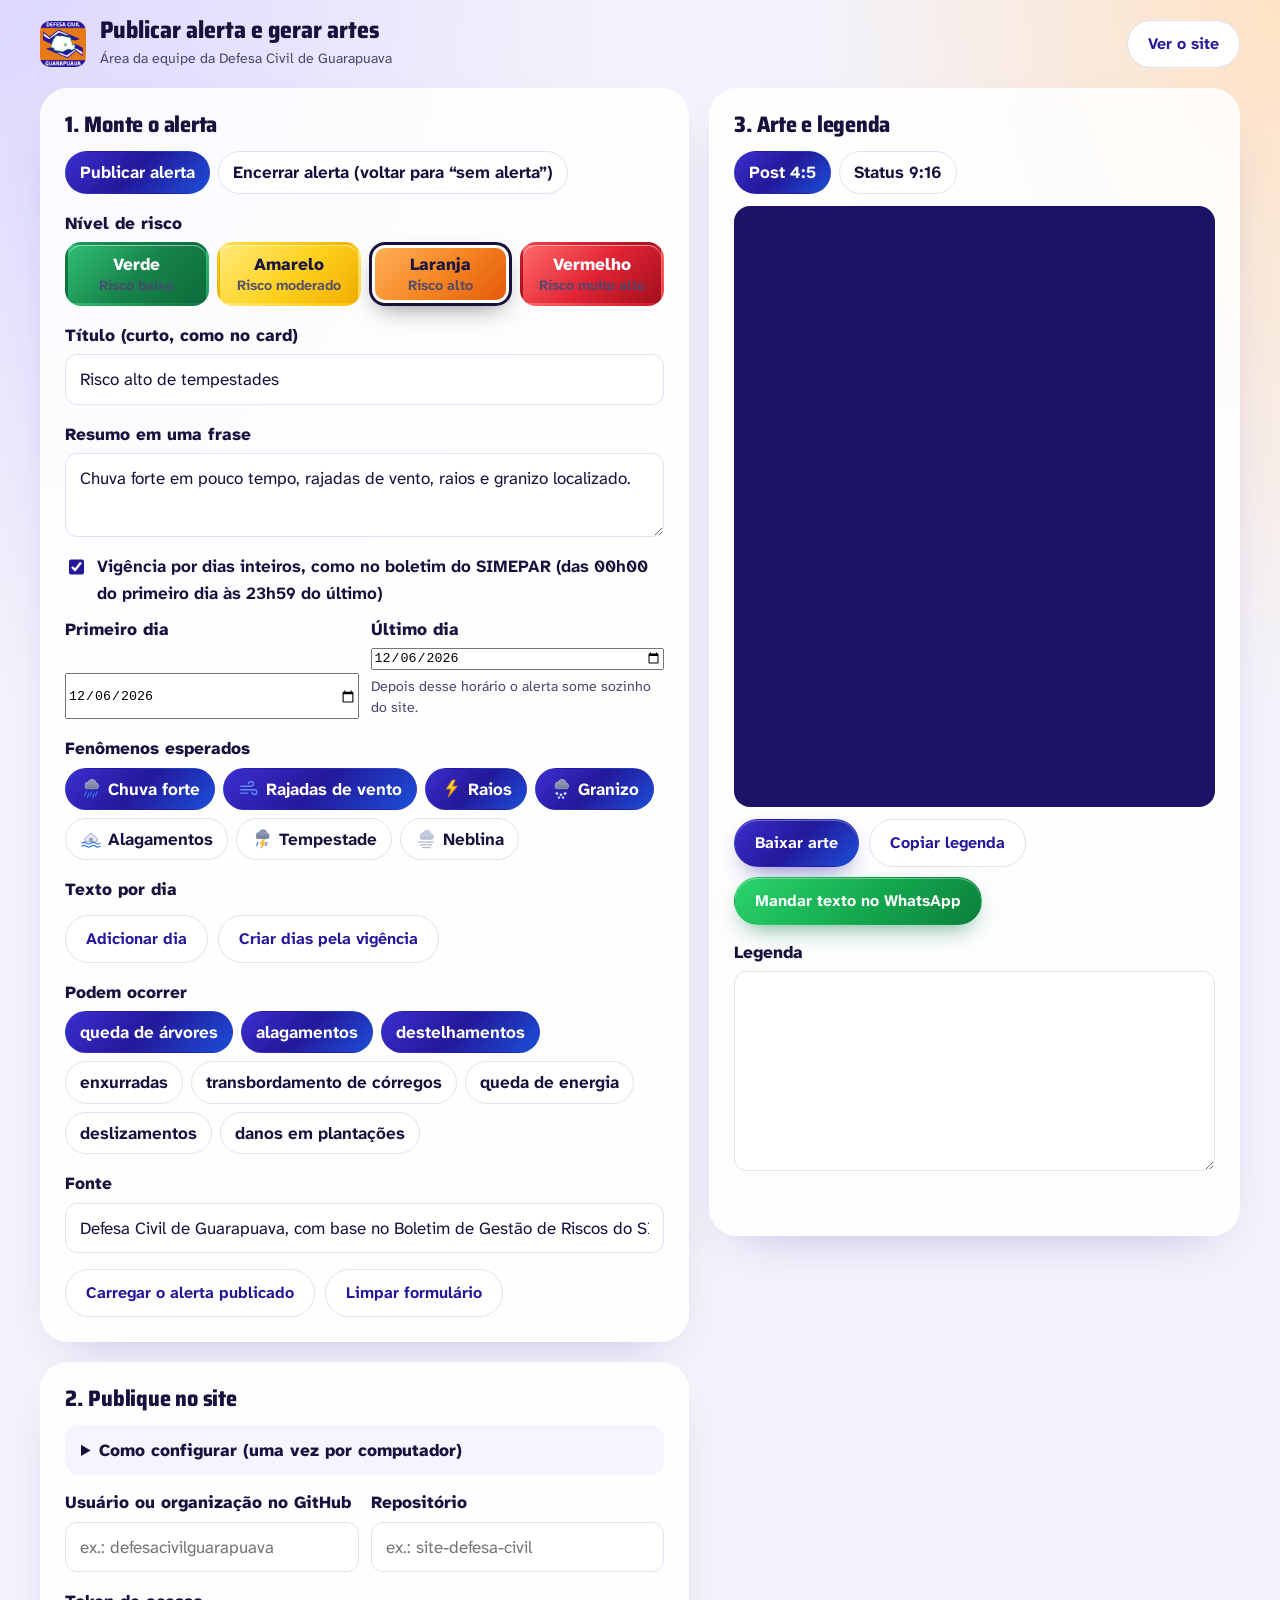
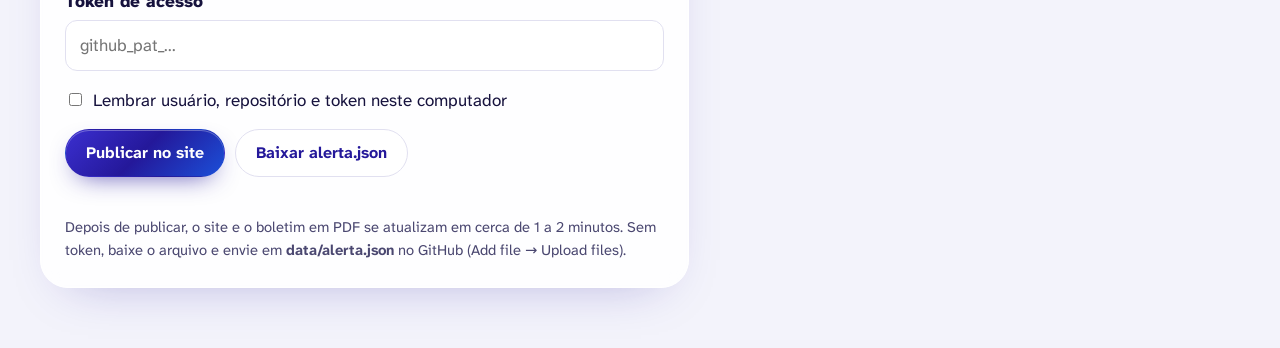
==== commit 05758a49: "Add files via upload" ====
--- a/gerenciar.html
+++ b/gerenciar.html
@@ -88,9 +88,10 @@
             <label for="f-resumo">Resumo em uma frase</label>
             <textarea id="f-resumo" maxlength="220" placeholder="Ex.: Chuva forte em pouco tempo, rajadas de vento, raios e granizo localizado."></textarea>
           </div>
+          <label style="display:flex;gap:10px;align-items:flex-start;margin-bottom:10px;font-weight:700"><input type="checkbox" id="f-dias-inteiros" checked style="width:22px;height:22px;accent-color:var(--anil)"> Vigência por dias inteiros, como no boletim do SIMEPAR (das 00h00 do primeiro dia às 23h59 do último)</label>
           <div class="duas">
-            <div class="campo"><label for="f-inicio">Início da vigência</label><input type="datetime-local" id="f-inicio" required></div>
-            <div class="campo"><label for="f-fim">Fim da vigência</label><input type="datetime-local" id="f-fim" required><small>Depois desse horário o alerta some sozinho do site.</small></div>
+            <div class="campo"><label for="f-inicio" id="rot-inicio">Primeiro dia</label><input type="date" id="f-inicio" required></div>
+            <div class="campo"><label for="f-fim" id="rot-fim">Último dia</label><input type="date" id="f-fim" required><small>Depois desse horário o alerta some sozinho do site.</small></div>
           </div>
           <fieldset class="campo">
             <legend>Fenômenos esperados</legend>
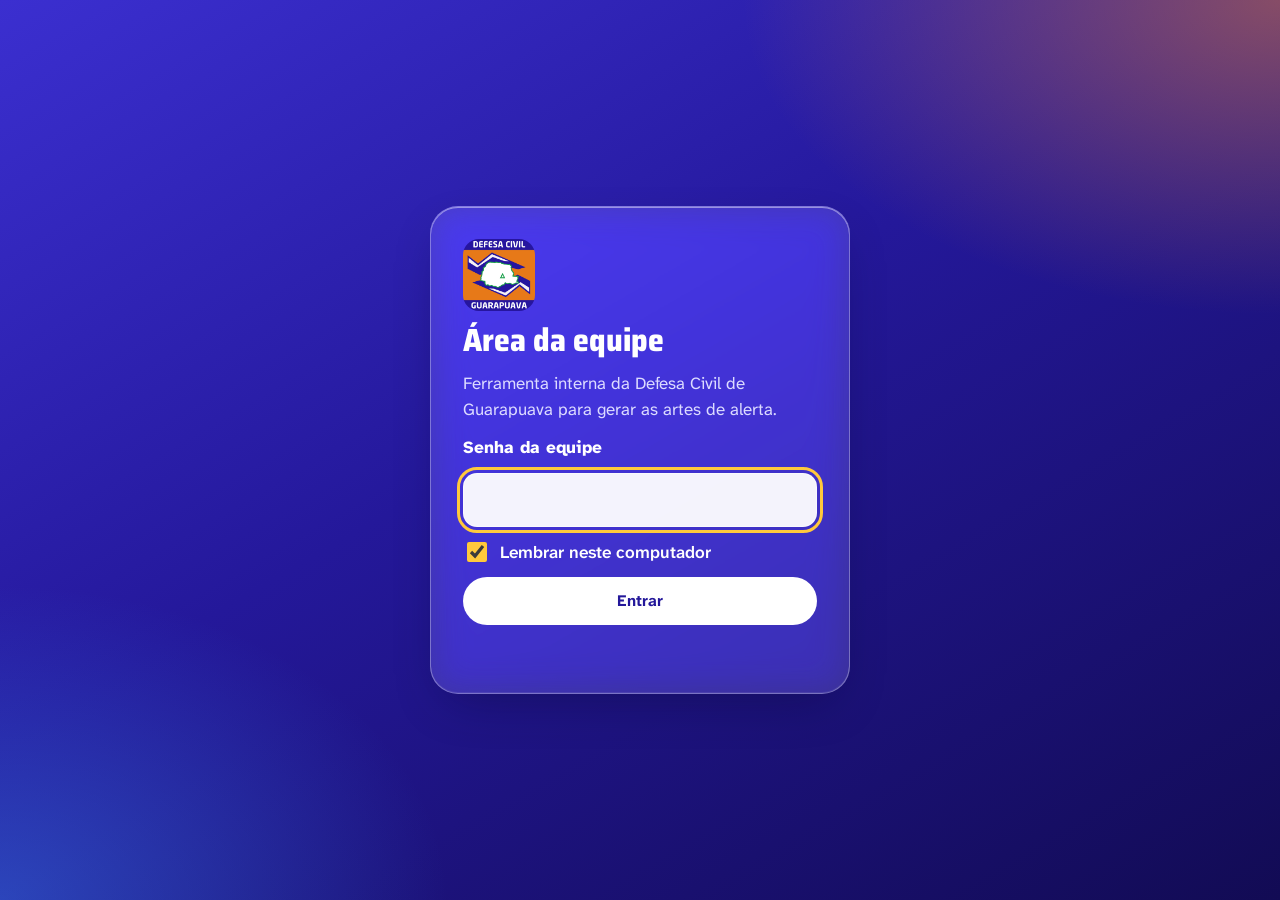
==== commit cc4e40db: "Add files via upload" ====
--- a/gerenciar.html
+++ b/gerenciar.html
@@ -3,17 +3,31 @@
 <head>
   <meta charset="utf-8">
   <meta name="viewport" content="width=device-width, initial-scale=1">
-  <title>Publicar alerta e gerar artes — Defesa Civil de Guarapuava</title>
-  <meta name="robots" content="noindex">
+  <title>Área da equipe — Defesa Civil de Guarapuava</title>
+  <meta name="robots" content="noindex, nofollow">
   <link rel="icon" href="assets/img/favicon-32.png" sizes="32x32">
   <link rel="stylesheet" href="assets/css/site.css">
   <style>
-    body { background: radial-gradient(80% 60% at 0% 0%, #DCD8FF, transparent 60%), radial-gradient(60% 60% at 100% 0%, #FFE2C4, transparent 60%), var(--superficie); }
-    .g-topo { display: flex; align-items: center; gap: 14px; padding: 18px var(--margem); }
+    body { background: radial-gradient(80% 60% at 0% 0%, #DCD8FF, transparent 60%), radial-gradient(60% 60% at 100% 0%, #FFE2C4, transparent 60%), var(--superficie); min-height: 100vh; }
+    /* tela de senha */
+    .portao { position: fixed; inset: 0; z-index: 90; display: grid; place-items: center; padding: 20px; background: linear-gradient(150deg, #3B2FD0 0%, #24189A 45%, #120B54 100%); }
+    .portao::before { content: ''; position: absolute; inset: 0; background: radial-gradient(60% 50% at 100% 0%, rgba(255,140,40,.45), transparent 70%), radial-gradient(50% 50% at 0% 100%, rgba(60,140,255,.4), transparent 70%); }
+    .portao-caixa { position: relative; width: min(100%, 420px); display: grid; gap: 12px; padding: 32px; border-radius: var(--r-g); color: #fff; }
+    .portao-caixa img { width: 72px; height: 72px; border-radius: 16px; }
+    .portao-caixa h1 { font-size: 2rem; font-weight: 800; font-stretch: 87.5%; }
+    .portao-caixa p { margin: 0; color: #DCDBFF; }
+    .portao-caixa label { font-weight: 800; }
+    .portao-caixa input[type=password] { font: inherit; padding: 13px 16px; border-radius: 14px; border: 1.5px solid rgba(255,255,255,.5); background: rgba(255,255,255,.95); color: var(--tinta); width: 100%; }
+    .portao-caixa .lembrar { display: flex; gap: 10px; align-items: center; font-weight: 600; }
+    .portao-caixa .lembrar input { width: 20px; height: 20px; accent-color: #FFC93C; }
+    .portao-caixa .btn { background: #fff; color: var(--anil); }
+    .portao-caixa .msg { color: #FFD2D2; margin: 0; min-height: 1.4em; font-weight: 700; }
+
+    .g-topo { display: flex; align-items: center; gap: 14px; padding: 18px var(--margem); flex-wrap: wrap; }
     .g-topo img { width: 46px; height: 46px; border-radius: 10px; }
     .g-topo h1 { font-size: 1.5rem; font-weight: 800; font-stretch: 87.5%; }
     .g-topo small { color: var(--tinta-2); }
-    .g-topo a { margin-left: auto; }
+    .g-topo .acoes-topo { margin-left: auto; display: flex; gap: 8px; }
     .g-grid { display: grid; grid-template-columns: minmax(0, 1.1fr) minmax(0, .9fr); gap: 20px; padding: 0 var(--margem) 60px; max-width: 1400px; margin: 0 auto; align-items: start; }
     .bloco { background: rgba(255,255,255,.85); border: 1px solid #fff; border-radius: var(--r-g); padding: 24px; box-shadow: 0 20px 50px -30px rgba(36,24,154,.35); backdrop-filter: blur(10px); -webkit-backdrop-filter: blur(10px); }
     .bloco + .bloco { margin-top: 20px; }
@@ -21,16 +35,16 @@
     .campo { display: grid; gap: 6px; margin-bottom: 16px; }
     fieldset.campo { border: 0; padding: 0; margin: 0 0 16px; min-width: 0; }
     fieldset.campo legend { padding: 0; margin-bottom: 6px; }
-    .niveis small { color: inherit; font-weight: 700; opacity: .92; }
     .campo > label, .campo legend { font-weight: 800; }
     .campo small { color: var(--tinta-2); }
-    input[type=text], input[type=password], input[type=datetime-local], textarea, select { font: inherit; padding: 11px 14px; border-radius: 12px; border: 1.5px solid var(--linha); background: #fff; width: 100%; color: var(--tinta); }
+    input[type=text], input[type=password], input[type=datetime-local], input[type=date], textarea, select { font: inherit; padding: 11px 14px; border-radius: 12px; border: 1.5px solid var(--linha); background: #fff; width: 100%; color: var(--tinta); }
     textarea { min-height: 84px; resize: vertical; }
     .duas { display: grid; grid-template-columns: 1fr 1fr; gap: 12px; }
-    .niveis { display: grid; grid-template-columns: repeat(4, 1fr); gap: 8px; border: 0; padding: 0; margin: 0; }
+    .niveis { display: grid; grid-template-columns: repeat(4, 1fr); gap: 8px; }
     .niveis label { position: relative; }
     .niveis input { position: absolute; opacity: 0; }
     .niveis span { display: grid; place-items: center; text-align: center; min-height: 64px; padding: 8px; border-radius: 16px; font-weight: 800; line-height: 1.15; cursor: pointer; border: 3px solid transparent; box-shadow: inset 0 1px 0 rgba(255,255,255,.5); }
+    .niveis small { color: inherit; font-weight: 700; opacity: .92; }
     .niveis input:checked + span { border-color: var(--tinta); box-shadow: 0 0 0 3px #fff inset, 0 10px 24px -10px rgba(0,0,0,.5); }
     .niveis input:focus-visible + span { outline: 3px solid #FFC93C; outline-offset: 2px; }
     .chips { display: flex; flex-wrap: wrap; gap: 8px; border: 0; padding: 0; margin: 0; }
@@ -46,121 +60,127 @@
     .msg.ok { color: #0B7F3B; } .msg.erro { color: #B3121F; }
     .previa { position: sticky; top: 16px; }
     .previa canvas { width: 100%; height: auto; max-height: 70vh; object-fit: contain; border-radius: 16px; background: #1B1466; }
-    .situacao-escolha { display: flex; gap: 8px; flex-wrap: wrap; border: 0; padding: 0; margin: 0 0 16px; }
-    details.ajuda { background: #F6F5FF; border-radius: 14px; padding: 12px 16px; margin-bottom: 14px; }
-    details.ajuda summary { font-weight: 800; cursor: pointer; }
-    details.ajuda ol { margin: 8px 0 0; padding-left: 20px; display: grid; gap: 4px; }
-    .desativado { opacity: .45; pointer-events: none; }
+    .desativado { opacity: .4; pointer-events: none; }
+    details.senha summary { font-weight: 800; cursor: pointer; font-family: var(--fonte-display); font-size: 1.15rem; }
+    details.senha p { color: var(--tinta-2); margin: 10px 0; }
     @media (max-width: 980px) { .g-grid { grid-template-columns: 1fr; } .previa { position: static; } }
     @media (max-width: 560px) { .niveis { grid-template-columns: 1fr 1fr; } .duas { grid-template-columns: 1fr; } .dia-item .linha { grid-template-columns: 1fr; } }
   </style>
 </head>
 <body>
-  <header class="g-topo">
-    <img src="assets/img/defesa-civil-guarapuava.png" alt="">
-    <div><h1>Publicar alerta e gerar artes</h1><small>Área da equipe da Defesa Civil de Guarapuava</small></div>
-    <a class="btn btn-claro" href="./">Ver o site</a>
-  </header>
+  <div class="portao" id="portao" hidden>
+    <form class="portao-caixa vidro" id="form-senha">
+      <img src="assets/img/defesa-civil-guarapuava.png" alt="Defesa Civil de Guarapuava">
+      <h1>Área da equipe</h1>
+      <p>Ferramenta interna da Defesa Civil de Guarapuava para gerar as artes de alerta.</p>
+      <label for="senha">Senha da equipe</label>
+      <input type="password" id="senha" autocomplete="current-password" required>
+      <label class="lembrar"><input type="checkbox" id="lembrar" checked> Lembrar neste computador</label>
+      <button class="btn" type="submit">Entrar</button>
+      <p class="msg" id="msg-senha" role="alert"></p>
+    </form>
+  </div>
 
-  <div class="g-grid">
-    <div>
-      <form class="bloco" id="form-alerta" autocomplete="off">
-        <h2>1. Monte o alerta</h2>
-        <fieldset class="situacao-escolha chips" id="situacao">
-          <label><input type="radio" name="ativo" value="sim" checked><span>Publicar alerta</span></label>
-          <label><input type="radio" name="ativo" value="nao"><span>Encerrar alerta (voltar para “sem alerta”)</span></label>
+  <div id="app" hidden>
+    <header class="g-topo">
+      <img src="assets/img/defesa-civil-guarapuava.png" alt="">
+      <div><h1>Gerar artes</h1><small>Área da equipe da Defesa Civil de Guarapuava</small></div>
+      <div class="acoes-topo">
+        <a class="btn btn-claro" href="./">Ver o site</a>
+        <button class="btn btn-claro" type="button" id="sair">Sair</button>
+      </div>
+    </header>
+
+    <div class="g-grid">
+      <div>
+        <form class="bloco" id="form-alerta" autocomplete="off">
+          <h2>1. Escolha a arte</h2>
+          <fieldset class="chips" id="tipo-arte" style="margin-bottom:18px">
+            <label><input type="radio" name="tipo" value="alerta" checked><span>Alerta</span></label>
+            <label><input type="radio" name="tipo" value="tempo"><span>Tempo agora</span></label>
+            <label><input type="radio" name="tipo" value="previsao"><span>Próximos 3 dias</span></label>
+          </fieldset>
+
+          <div id="campos-alerta">
+            <fieldset class="campo">
+              <legend>Nível de risco</legend>
+              <div class="niveis" id="niveis"></div>
+            </fieldset>
+            <div class="campo">
+              <label for="f-titulo">Título (curto, como no card)</label>
+              <input type="text" id="f-titulo" list="sug-titulos" maxlength="60" placeholder="Ex.: Risco alto de tempestades">
+              <datalist id="sug-titulos">
+                <option value="Risco alto de tempestades"><option value="Risco muito alto de tempestades severas"><option value="Risco moderado de temporais">
+                <option value="Risco de chuva forte"><option value="Risco de vendaval"><option value="Risco de granizo"><option value="Chuva volumosa em 24 horas">
+              </datalist>
+            </div>
+            <div class="campo">
+              <label for="f-resumo">Resumo em uma frase</label>
+              <textarea id="f-resumo" maxlength="220" placeholder="Ex.: Chuva forte em pouco tempo, rajadas de vento, raios e granizo localizado."></textarea>
+            </div>
+            <label style="display:flex;gap:10px;align-items:flex-start;margin-bottom:10px;font-weight:700"><input type="checkbox" id="f-dias-inteiros" checked style="width:22px;height:22px;accent-color:var(--anil)"> Vigência por dias inteiros, como no boletim do SIMEPAR (das 00h00 do primeiro dia às 23h59 do último)</label>
+            <div class="duas">
+              <div class="campo"><label for="f-inicio" id="rot-inicio">Primeiro dia</label><input type="date" id="f-inicio"></div>
+              <div class="campo"><label for="f-fim" id="rot-fim">Último dia</label><input type="date" id="f-fim"></div>
+            </div>
+            <fieldset class="campo">
+              <legend>Fenômenos esperados</legend>
+              <div class="chips" id="fenomenos"></div>
+            </fieldset>
+            <div class="campo">
+              <span style="font-weight:800">Texto por dia</span>
+              <div id="dias"></div>
+              <div class="acoes-linha">
+                <button class="btn btn-claro" type="button" id="add-dia">Adicionar dia</button>
+                <button class="btn btn-claro" type="button" id="auto-dias">Criar dias pela vigência</button>
+              </div>
+            </div>
+            <fieldset class="campo">
+              <legend>Podem ocorrer</legend>
+              <div class="chips" id="impactos"></div>
+            </fieldset>
+            <div class="acoes-linha">
+              <button class="btn btn-claro" type="button" id="usar-inmet">Preencher com o aviso do INMET em vigor</button>
+              <button class="btn btn-claro" type="button" id="limpar">Limpar formulário</button>
+            </div>
+            <p class="msg" id="msg-form" role="status"></p>
+          </div>
+        </form>
+
+        <details class="bloco senha">
+          <summary>Trocar a senha da equipe</summary>
+          <p>Digite a nova senha e clique em “Gerar linha”. Depois, no GitHub, abra o arquivo <b>assets/js/config.js</b>, clique no lápis (editar) e troque a linha que começa com <b>senhaEquipe</b> pela linha gerada. Em 1 a 2 minutos a nova senha passa a valer e todos precisam entrar de novo.</p>
+          <div class="campo"><label for="nova-senha">Nova senha (mínimo 10 caracteres)</label><input type="password" id="nova-senha" autocomplete="new-password"></div>
+          <div class="acoes-linha"><button class="btn btn-marca" type="button" id="gerar-senha">Gerar linha</button><a class="btn btn-claro" id="link-config" href="#" target="_blank" rel="noopener" hidden>Abrir config.js no GitHub</a></div>
+          <div class="campo" style="margin-top:12px"><label for="linha-senha">Linha para colar</label><textarea id="linha-senha" readonly style="min-height:70px;font-size:.85rem"></textarea></div>
+          <p class="msg" id="msg-senha-nova" role="status"></p>
+        </details>
+      </div>
+
+      <aside class="bloco previa" aria-labelledby="t-previa">
+        <h2 id="t-previa">2. Arte e legenda</h2>
+        <fieldset class="chips" id="formato" style="margin-bottom:12px">
+          <label><input type="radio" name="formato" value="feed" checked><span>Post 4:5</span></label>
+          <label><input type="radio" name="formato" value="status"><span>Status 9:16</span></label>
         </fieldset>
+        <canvas id="arte" width="1080" height="1350" aria-label="Prévia da arte"></canvas>
+        <div class="acoes-linha" style="margin-top:12px">
+          <button class="btn btn-marca" type="button" id="baixar-arte">Baixar arte</button>
+          <button class="btn btn-claro" type="button" id="copiar-legenda">Copiar legenda</button>
+          <button class="btn btn-whats" type="button" id="whats-legenda">Mandar texto no WhatsApp</button>
+        </div>
+        <div class="campo" style="margin-top:14px"><label for="legenda">Legenda (pode editar)</label><textarea id="legenda" style="min-height:200px;font-size:.9rem"></textarea></div>
+        <p class="msg" id="msg-arte" role="status"></p>
+      </aside>
+    </div>
+  </div>
 
-        <div id="campos-alerta">
-          <fieldset class="campo">
-            <legend>Nível de risco</legend>
-            <div class="niveis" id="niveis"></div>
-          </fieldset>
-          <div class="campo">
-            <label for="f-titulo">Título (curto, como no card)</label>
-            <input type="text" id="f-titulo" list="sug-titulos" maxlength="60" placeholder="Ex.: Risco alto de tempestades" required>
-            <datalist id="sug-titulos">
-              <option value="Risco alto de tempestades"><option value="Risco muito alto de tempestades severas"><option value="Risco moderado de temporais">
-              <option value="Risco de chuva forte"><option value="Risco de vendaval"><option value="Risco de granizo"><option value="Chuva volumosa em 24 horas">
-            </datalist>
-          </div>
-          <div class="campo">
-            <label for="f-resumo">Resumo em uma frase</label>
-            <textarea id="f-resumo" maxlength="220" placeholder="Ex.: Chuva forte em pouco tempo, rajadas de vento, raios e granizo localizado."></textarea>
-          </div>
-          <label style="display:flex;gap:10px;align-items:flex-start;margin-bottom:10px;font-weight:700"><input type="checkbox" id="f-dias-inteiros" checked style="width:22px;height:22px;accent-color:var(--anil)"> Vigência por dias inteiros, como no boletim do SIMEPAR (das 00h00 do primeiro dia às 23h59 do último)</label>
-          <div class="duas">
-            <div class="campo"><label for="f-inicio" id="rot-inicio">Primeiro dia</label><input type="date" id="f-inicio" required></div>
-            <div class="campo"><label for="f-fim" id="rot-fim">Último dia</label><input type="date" id="f-fim" required><small>Depois desse horário o alerta some sozinho do site.</small></div>
-          </div>
-          <fieldset class="campo">
-            <legend>Fenômenos esperados</legend>
-            <div class="chips" id="fenomenos"></div>
-          </fieldset>
-          <div class="campo">
-            <span style="font-weight:800">Texto por dia</span>
-            <div id="dias"></div>
-            <div class="acoes-linha">
-              <button class="btn btn-claro" type="button" id="add-dia">Adicionar dia</button>
-              <button class="btn btn-claro" type="button" id="auto-dias">Criar dias pela vigência</button>
-            </div>
-          </div>
-          <fieldset class="campo">
-            <legend>Podem ocorrer</legend>
-            <div class="chips" id="impactos"></div>
-          </fieldset>
-          <div class="campo">
-            <label for="f-fonte">Fonte</label>
-            <input type="text" id="f-fonte" value="Defesa Civil de Guarapuava, com base no Boletim de Gestão de Riscos do SIMEPAR">
-          </div>
-        </div>
-        <div class="acoes-linha">
-          <button class="btn btn-claro" type="button" id="carregar">Carregar o alerta publicado</button>
-          <button class="btn btn-claro" type="button" id="limpar">Limpar formulário</button>
-        </div>
-      </form>
-
-      <section class="bloco" aria-labelledby="t-publicar">
-        <h2 id="t-publicar">2. Publique no site</h2>
-        <details class="ajuda">
-          <summary>Como configurar (uma vez por computador)</summary>
-          <ol>
-            <li>No GitHub, abra <b>Settings → Developer settings → Personal access tokens → Fine-grained tokens</b>.</li>
-            <li>Crie um token só para este repositório, com permissão <b>Contents: Read and write</b>.</li>
-            <li>Cole o token abaixo. Marque “lembrar” só em computador de uso da equipe.</li>
-          </ol>
-        </details>
-        <div class="duas">
-          <div class="campo"><label for="g-usuario">Usuário ou organização no GitHub</label><input type="text" id="g-usuario" placeholder="ex.: defesacivilguarapuava"></div>
-          <div class="campo"><label for="g-repo">Repositório</label><input type="text" id="g-repo" placeholder="ex.: site-defesa-civil"></div>
-        </div>
-        <div class="campo"><label for="g-token">Token de acesso</label><input type="password" id="g-token" placeholder="github_pat_..."></div>
-        <label style="display:flex;gap:8px;align-items:center;margin-bottom:16px"><input type="checkbox" id="g-lembrar"> Lembrar usuário, repositório e token neste computador</label>
-        <div class="acoes-linha">
-          <button class="btn btn-marca" type="button" id="publicar">Publicar no site</button>
-          <button class="btn btn-claro" type="button" id="baixar-json">Baixar alerta.json</button>
-        </div>
-        <p class="msg" id="msg-publicar" role="status"></p>
-        <p style="color:var(--tinta-2);font-size:.92rem;margin:6px 0 0">Depois de publicar, o site e o boletim em PDF se atualizam em cerca de 1 a 2 minutos. Sem token, baixe o arquivo e envie em <b>data/alerta.json</b> no GitHub (Add file → Upload files).</p>
-      </section>
-    </div>
-
-    <aside class="bloco previa" aria-labelledby="t-previa">
-      <h2 id="t-previa">3. Arte e legenda</h2>
-      <fieldset class="chips" id="formato" style="margin-bottom:12px">
-        <label><input type="radio" name="formato" value="feed" checked><span>Post 4:5</span></label>
-        <label><input type="radio" name="formato" value="status"><span>Status 9:16</span></label>
-      </fieldset>
-      <canvas id="arte" width="1080" height="1350" aria-label="Prévia da arte do alerta"></canvas>
-      <div class="acoes-linha" style="margin-top:12px">
-        <button class="btn btn-marca" type="button" id="baixar-arte">Baixar arte</button>
-        <button class="btn btn-claro" type="button" id="copiar-legenda">Copiar legenda</button>
-        <button class="btn btn-whats" type="button" id="whats-legenda">Mandar texto no WhatsApp</button>
-      </div>
-      <div class="campo" style="margin-top:14px"><label for="legenda">Legenda</label><textarea id="legenda" style="min-height:200px;font-size:.9rem"></textarea></div>
-      <p class="msg" id="msg-arte" role="status"></p>
-    </aside>
-  </div>
-  <script type="module" src="assets/js/gerenciar.js"></script>
+  <script type="module">
+    import { exigirAcesso } from './assets/js/acesso.js';
+    exigirAcesso(async () => {
+      document.getElementById('app').hidden = false;
+      await import('./assets/js/gerenciar.js');
+    });
+  </script>
 </body>
 </html>
--- a/assets/css/site.css
+++ b/assets/css/site.css
@@ -282,7 +282,7 @@
 .secao-cab p { color: var(--tinta-2); font-size: 1.1rem; margin: 0; }
 
 /* documentos e fontes */
-.docs { display: grid; grid-template-columns: repeat(3, minmax(0, 1fr)); gap: 16px; }
+.docs { display: grid; grid-template-columns: repeat(2, minmax(0, 1fr)); gap: 16px; }
 .doc { position: relative; display: grid; gap: 10px; align-content: start; padding: 24px; border-radius: var(--r-m); background: #fff; border: 1px solid var(--linha); text-decoration: none; transition: transform .2s ease, box-shadow .2s ease; }
 .doc:hover { transform: translateY(-2px); box-shadow: 0 20px 40px -24px rgba(36, 24, 154, .45); }
 .doc .ico { width: 52px; height: 52px; border-radius: 16px; display: grid; place-items: center; color: #fff; background: var(--grad-marca); box-shadow: inset 0 1px 0 rgba(255, 255, 255, .35); }
@@ -382,6 +382,7 @@
 .canal .qr img { width: 100%; }
 .canal .qr small { display: block; color: #0B6B33; font-weight: 800; text-align: center; font-size: .78rem; margin-top: 6px; }
 .outros-canais { display: grid; gap: 16px; }
+.outros-canais .canal-mini:only-child { align-content: center; }
 .canal-mini { background: #fff; border: 1px solid var(--linha); border-radius: var(--r-g); padding: 22px 24px; display: grid; gap: 6px; }
 .canal-mini .grande { font-family: var(--fonte-display); font-weight: 800; font-stretch: 87.5%; font-size: 2.2rem; line-height: 1; color: var(--anil); }
 .canal-mini p { margin: 0; color: var(--tinta-2); }
@@ -396,13 +397,19 @@
 .contatos { list-style: none; margin: 0; padding: 0; display: grid; grid-template-columns: repeat(10, minmax(0, 1fr)); gap: 14px; }
 .contatos li { grid-column: span 2; }
 .contatos li.destaque { grid-column: span 5; }
-.contato { display: grid; gap: 2px; text-decoration: none; padding: 20px 22px; border-radius: var(--r-m); height: 100%; transition: background-color .2s ease, transform .2s ease; }
+.contato { position: relative; display: grid; gap: 2px; align-content: start; padding: 20px 22px; border-radius: var(--r-m); height: 100%; transition: background-color .2s ease, transform .2s ease; }
 .contato:hover { background: rgba(255, 255, 255, .24); transform: translateY(-2px); }
-.contato .numero { font-family: var(--fonte-display); font-weight: 800; font-stretch: 87.5%; font-size: 1.8rem; line-height: 1.05; }
+.contato .numero { font-family: var(--fonte-display); font-weight: 800; font-stretch: 87.5%; font-size: 1.8rem; line-height: 1.05; text-decoration: none; color: inherit; }
+.contato .numero::after { content: ''; position: absolute; inset: 0; border-radius: inherit; }
+.contato .numero:focus-visible { outline: none; }
+.contato:has(.numero:focus-visible) { outline: 3px solid #FFC93C; outline-offset: 3px; }
+.acoes-contato { display: flex; flex-wrap: wrap; gap: 10px; align-items: center; margin-top: 8px; }
+.whats-contato { position: relative; z-index: 1; display: inline-flex; gap: 6px; align-items: center; padding: 6px 14px; border-radius: 999px; background: var(--grad-whats); color: #fff; font-weight: 800; font-size: .85rem; text-decoration: none; box-shadow: inset 0 1px 0 rgba(255, 255, 255, .35); }
+.whats-contato:hover { filter: brightness(1.08); }
 .destaque .contato .numero { font-size: clamp(2.2rem, 1.6rem + 2vw, 3.2rem); }
 .contato .nome { font-weight: 800; }
 .contato .det { font-size: .9rem; opacity: .85; }
-.contato .ligar { margin-top: 8px; font-size: .85rem; font-weight: 800; display: inline-flex; gap: 6px; align-items: center; opacity: .95; }
+.contato .ligar { font-size: .85rem; font-weight: 800; display: inline-flex; gap: 6px; align-items: center; opacity: .95; }
 @media (max-width: 960px) { .contatos { grid-template-columns: repeat(2, minmax(0, 1fr)); } .contatos li { grid-column: span 1; } .contatos li.destaque { grid-column: span 2; } }
 @media (max-width: 520px) { .contatos { grid-template-columns: 1fr; } .contatos li, .contatos li.destaque { grid-column: auto; } }
 
@@ -424,10 +431,12 @@
 
 /* ---------------------------------------------------------------- barra fixa do celular */
 .barra-celular { position: fixed; z-index: 60; left: 50%; bottom: max(12px, env(safe-area-inset-bottom)); transform: translateX(-50%); display: none; gap: 6px; padding: 6px; border-radius: 999px; width: min(100% - 20px, 460px); background: rgba(22, 16, 80, .55); }
-.barra-celular a, .barra-celular button { flex: 1; display: grid; justify-items: center; gap: 1px; padding: 8px 6px; border-radius: 999px; border: 0; background: transparent; color: #fff; text-decoration: none; font-weight: 800; font-size: .78rem; cursor: pointer; }
-.barra-celular svg { width: 22px; height: 22px; }
+.barra-celular a { flex: 1; display: flex; align-items: center; justify-content: center; gap: 10px; padding: 9px 12px; border-radius: 999px; color: #fff; text-decoration: none; box-shadow: inset 0 1px 0 rgba(255, 255, 255, .35); }
+.barra-celular a span { display: grid; font-size: .74rem; font-weight: 700; line-height: 1.15; opacity: .95; }
+.barra-celular a b { font-size: .98rem; font-weight: 800; }
+.barra-celular svg { width: 24px; height: 24px; flex: none; }
 .barra-celular .ligar { background: linear-gradient(135deg, #FF6B6B, #D9202E); }
-.barra-celular .canal-b { background: var(--grad-whats); }
+.barra-celular .whats-b { background: var(--grad-whats); }
 @media (max-width: 760px) { .barra-celular { display: flex; } }
 
 /* ---------------------------------------------------------------- diálogo de compartilhar */
